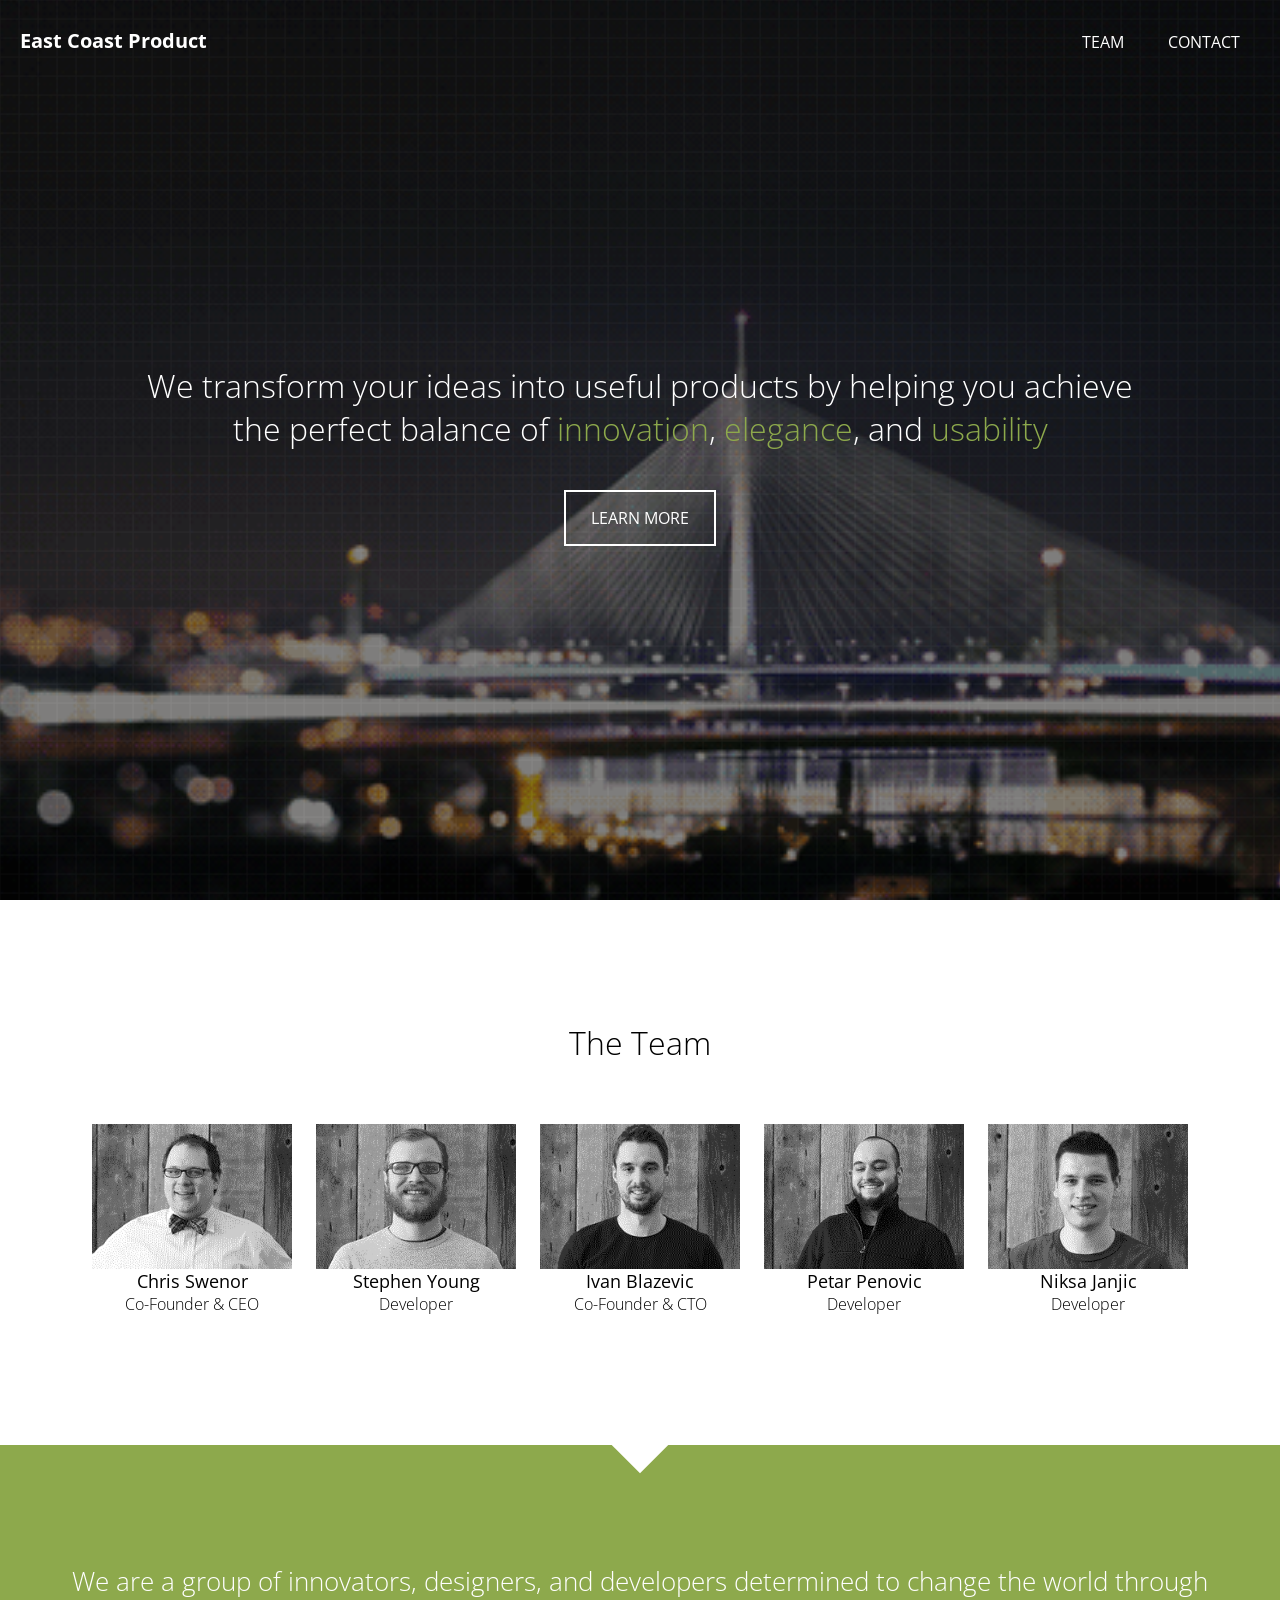
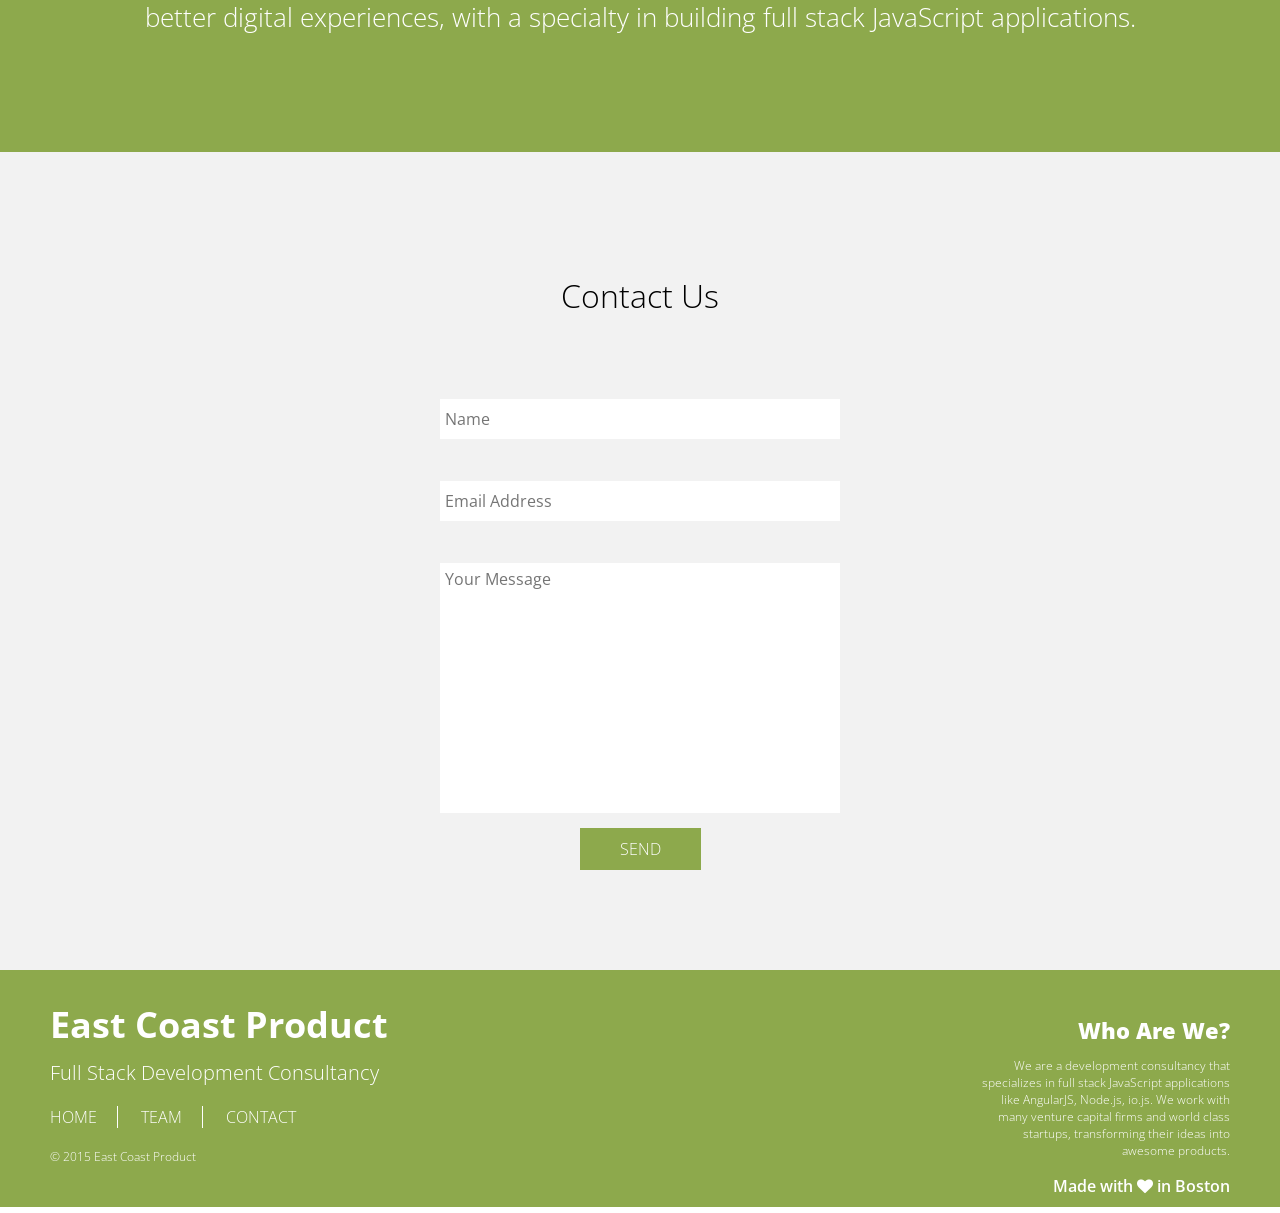
==== index.html @ 50a0f7f3 "parallax test" ====
<!DOCTYPE html>
<html lang="en">

<head>
<meta charset="utf-8">
<!--[if IE]><meta http-equiv='X-UA-Compatible' content='IE=edge,chrome=1'><![endif]-->
<meta name="viewport" content="width=device-width, initial-scale=1">
<meta name="description" content="">
<meta name="author" content="">
<link rel="shortcut icon" href="favicon.ico">

<title>East Coast Product</title>

<!-- Custom CSS -->
<link href="styles/main.css" rel="stylesheet">
<link href="styles/vendor/normalize.css" rel="stylesheet">
<link href="styles/vendor/animate.css" rel="stylesheet">
<link href='http://fonts.googleapis.com/css?family=Lato:300,400,700' rel='stylesheet' type='text/css'>
<link href='http://fonts.googleapis.com/css?family=Open+Sans+Condensed:300' rel='stylesheet' type='text/css'>
<link href="http://maxcdn.bootstrapcdn.com/font-awesome/4.2.0/css/font-awesome.min.css" rel="stylesheet">
</head>

<body id="home">
<div id="preload-wrapper">
  <i class="fa fa-spin fa-spinner"></i>
</div>
<nav class="animated fadeInDownBig clear-nav">
  <h1><a href="#home">East Coast Product</a></h1>
  <ul>
    <li><a href="#team">team</a></li>
    <li><a href="#contact">contact</a></li>
  </ul>
</nav>
<!-- <div class="cinemagraph"></div> -->
<header class="parallax">
  <div class="gradient-overlay"></div>
  <div class="header-content">
    <h1 class="wow lightSpeedIn">We transform your ideas into useful products by helping you achieve</br>
      the perfect balance of <span>innovation</span>, <span>elegance</span>, and <span>usability</span></h1>
    <a href="#team"><button class="animated flipInY">learn more</button></a>
  </div>
</header>
<section class="team-section" id="team">
  <h1 class="wow pulse">The Team</h1>
  <ul class="team-list">
    <li>
      <div class="team-member team01 wow flipInY">
        <div class="social-wrapper">
          <a href="https://www.linkedin.com/in/chrisswenor/en" target="_blank">
            <i class="fa fa-linkedin"></i>
          </a>
          <a href="http://www.twitter.com/chrisswenor" target="_blank">
            <i class="fa fa-twitter"></i>
          </a>
          <a href="https://github.com/cswenor" target="_blank">
            <i class="fa fa-github"></i>
          </a>
        </div>
      </div>
      <h2>Chris Swenor</h2>
      <p>Co-Founder &amp; CEO</p>
    </li>
    <li>
      <div class="team-member team02 wow flipInY">
        <div class="social-wrapper">
          <a href="https://www.linkedin.com/pub/stephen-young/39/b69/aa3" target="_blank">
            <i class="fa fa-linkedin"></i>
          </a>
          <a href="http://www.twitter.com/theWickedWebDev" target="_blank">
            <i class="fa fa-twitter"></i>
          </a>
          <a href="https://github.com/theWickedWebDev" target="_blank">
            <i class="fa fa-github"></i>
          </a>
        </div>
      </div>
      <h2>Stephen Young</h2>
      <p>Developer</p>
    </li>
    <li>
      <div class="team-member team03 wow flipInY">
        <div class="social-wrapper">
          <a href="https://www.linkedin.com/profile/view?id=217867314" target="_blank">
            <i class="fa fa-linkedin"></i>
          </a>
          <a href="https://twitter.com/iBlaze17" target="_blank">
            <i class="fa fa-twitter"></i>
          </a>
          <a href="https://github.com/iblazevic" target="_blank">
            <i class="fa fa-github"></i>
          </a>
        </div>
      </div>
      <h2>Ivan Blazevic</h2>
      <p>Co-Founder &amp; CTO</p>
    </li>
    <li>
      <div class="team-member team04 wow flipInY">
        <div class="social-wrapper">
          <a href="https://www.linkedin.com/in/penovicp" target="_blank">
            <i class="fa fa-linkedin"></i>
          </a>
          <a href="https://github.com/penovicp" target="_blank">
            <i class="fa fa-github"></i>
          </a>
        </div>
      </div>
      <h2>Petar Penovic</h2>
      <p>Developer</p>
    </li>
    <li>
      <div class="team-member team05 wow flipInY">
        <div class="social-wrapper">
          <a href="https://www.linkedin.com/profile/view?id=370117213" target="_blank">
            <i class="fa fa-linkedin"></i>
          </a>
          <a href="https://twitter.com/NiksaJanjic" target="_blank">
            <i class="fa fa-twitter"></i>
          </a>
          <a href="https://github.com/niksajanjic" target="_blank">
            <i class="fa fa-github"></i>
          </a>
        </div>
      </div>
      <h2>Niksa Janjic</h2>
      <p>Developer</p>
    </li>
  </ul>
</section>
<section class="simple-copy-section">
  <h1 class="wow lightSpeedIn">We are a group of innovators, designers, and developers determined to change the world through better digital experiences, with a specialty in building full stack JavaScript applications.</h1>
</section>
<section class="contact-section" id="contact">

  <h1 class="wow pulse">Contact Us</h1>
  <script type="text/javascript">var submitted=false;</script>
<iframe name="hidden_iframe" id="hidden_iframe"
style="display:none;" onload="if(submitted)
{window.location='http://eastcoastproduct.com/';}"></iframe>
<form action="https://docs.google.com/forms/d/1gj_Arg8t-pcAO-pyF4L1f1EneLoTsvEDnmbuqRcZTYs/formResponse?embedded=true" method="post"
target="hidden_iframe" onsubmit="submitted=true;" name="contactForm">
    <label class="hide-label">Name</label>
    <input class="input" type="text" name="entry.129247855"
           value="" class="ss-q-short" id="entry_129247855"
           dir="auto" aria-label="Name Name " aria-required="true"
           required="" title="" placeholder="Name">
    <label class="hide-label">Email</label>
    <input class="input" type="email" name="entry.243252563"
          value="" class="ss-q-short" id="entry_243252563" dir="auto"
          aria-label="Email Address Email Address Must be a valid email address" aria-required="true" required="" title="Must be a valid email address" placeholder="Email Address">
    <label class="hide-label">Your Message</label>
    <textarea class="input" name="entry.1137200006"
              rows="8" cols="0" class="ss-q-long" id="entry_1137200006"
              dir="auto" aria-label="Your Message Your Message " aria-required="true" required="" placeholder="Your Message"></textarea>
    <input type="hidden" name="draftResponse"
           value="[,,&quot;8368720231926109974&quot;]">
    <input type="hidden" name="pageHistory" value="0">
    <input type="hidden" name="fbzx" value="8368720231926109974">
    <button class="wow flipInY" type="submit" name="submit" value="Submit" id="ss-submit" class="jfk-button jfk-button-action ">SEND</button>
    <script type="text/javascript">
    var submitted=false;
    </script>

  </form>
</section>
<footer>
  <div>
    <h2>Who Are We?</h2>
    <p>We are a development consultancy that specializes in full stack JavaScript applications like AngularJS, Node.js, io.js. We work with many venture capital firms and world class startups, transforming their ideas into awesome products.</p>
    <p>Made with <i class="fa fa-heart"></i> in Boston</p>
  </div>
  <h1>East Coast Product</h1>
  <h2>Full Stack Development Consultancy</h2>
  <ul>
    <li><a href="#home">home</a></li>
    <li><a href="#team">team</a></li>
    <li><a href="#contact">contact</a></li>
  </ul>
  <p>&copy; 2015 East Coast Product</p>
</footer>

<style>
  .cinemagraph {
    top: 0;
  }

  footer {
    z-index: 1;
  }
</style>

<div class="cinemagraph"></div>
<!-- build:js -->
<script src="js/jquery.min.js"></script>
<script src="js/wow.min.js"></script>
<script src="js/init.js"></script>
<script src="js/scripts.js"></script>
<!-- endbuild -->
<script>
  (function(i,s,o,g,r,a,m){i['GoogleAnalyticsObject']=r;i[r]=i[r]||function(){
    (i[r].q=i[r].q||[]).push(arguments)},i[r].l=1*new Date();a=s.createElement(o),
    m=s.getElementsByTagName(o)[0];a.async=1;a.src=g;m.parentNode.insertBefore(a,m)
  })(window,document,'script','//www.google-analytics.com/analytics.js','ga');

  ga('create', 'UA-60608771-1', 'auto');
  ga('send', 'pageview');

</script>
</body>

</html>
---- styles/main.css ----
body, html {
  margin: 0;
  padding: 0;
  min-width: 100%;
  min-height: 100%; }

body {
  height: 100%; }

* {
  box-sizing: border-box;
  font-family: 'Open Sans Condensed', sans-serif; }

#preload-wrapper {
  background-color: #fff;
  position: absolute;
  top: 0;
  left: 0;
  right: 0;
  bottom: 0;
  z-index: 9999; }
  #preload-wrapper .fa-spinner {
    position: absolute;
    top: 50%;
    left: 50%;
    font-size: 40px;
    margin-left: -40px;
    margin-top: -40px; }

section {
  z-index: 1; }

nav {
  transition: background-color .4s ease;
  transition: height .4s ease;
  padding: 13px 0;
  position: fixed;
  z-index: 9000;
  background-color: rgba(255, 255, 255, 0.84);
  width: 100%;
  height: 60px;
  top: 0; }
  nav h1 {
    display: inline-block;
    float: left;
    font-size: 20px;
    margin: 4px 0 0 20px; }
    nav h1 a {
      font-family: 'Open Sans Condensed', sans-serif; }
  nav ul {
    float: right;
    list-style: none;
    margin: 8px 20px 0 0; }
  nav a {
    text-decoration: none;
    color: #000;
    padding-bottom: 17px; }
  nav li {
    cursor: pointer;
    display: inline-block;
    margin: 0 20px;
    text-transform: uppercase;
    padding-bottom: 30px; }
    nav li a:hover {
      color: #8DA94C;
      transition: border-bottom .2s ease;
      border-bottom: solid #8DA94C 5px; }
  nav .active {
    color: #8DA94C;
    transition: border-bottom .2s ease;
    border-bottom: solid #8DA94C 5px; }
  @media screen and (max-width: 500px) {
    nav {
      text-align: center;
      height: 90px; }
      nav h1 {
        display: block;
        float: none;
        margin: 0; }
      nav ul {
        float: none;
        margin: 11px auto;
        max-width: 100%;
        padding: 0; } }

nav:hover {
  transition: background-color .4s ease;
  background-color: #fff; }

.clear-nav {
  transition: background-color .4s ease;
  transition: height .4s ease;
  background-color: transparent;
  box-shadow: none;
  padding: 23px 0;
  height: 60px; }
  .clear-nav h1, .clear-nav a {
    color: #fff; }
  .clear-nav li a:hover {
    color: #8DA94C;
    border: 0; }
  @media screen and (max-width: 500px) {
    .clear-nav h1 {
      color: #B3aDad; } }

.clear-nav:hover {
  transition: background-color .4s ease;
  background-color: transparent; }

.cinemagraph {
  background-attachment: fixed;
  background-image: url('../assets/header2.jpg');
  background-size: cover;
  background-repeat: no-repeat;
  background-position: 50%;
  position: fixed;
  width: 100%;
  height: 450px;
  z-index: 0; }

header {
  padding: 50px;
  width: 100%;
  position: relative;
  height: 450px;
  z-index: 1; }
  header h1, header h2 {
    color: #fff;
    padding: 10px; }
  header h1 {
    margin: 0 0 10px;
    font-weight: 200; }
    header h1 span {
      color: #8DA94C; }
  header h2 {
    font-weight: 400;
    font-size: 20px;
    margin: 0; }
  header button {
    transition: background-color .3s ease;
    transition: color .3s ease;
    text-transform: uppercase;
    padding: 15px 25px;
    border: solid 2px #fff;
    background-color: transparent;
    color: #fff;
    min-width: 140px;
    margin: 20px 10px 0;
    outline: none; }
  header button:hover {
    transition: background-color .3s ease;
    transition: color .3s ease;
    background-color: #8DA94C;
    border-color: #8DA94C;
    color: #fff; }
    header button:hover .fa {
      color: #445E09; }
  header .header-content {
    text-align: center;
    position: relative; }
    @media screen and (max-width: 500px) {
      header .header-content h1 {
        font-size: 22px;
        margin-top: 40px; } }

.gradient-overlay {
  position: absolute;
  width: 100%;
  height: 100%;
  background-color: #000;
  top: 0;
  left: 0;
  background: url("../assets/square-tile.png");
  background-color: rgba(0, 0, 0, 0.16);
  background-size: 19px; }

.gradient-lr {
  height: 100%;
  width: 100%;
  position: absolute;
  top: 0;
  left: 0;
  /* IE9 SVG, needs conditional override of 'filter' to 'none' */
  background: url([data-uri]);
  background: -moz-linear-gradient(left, rgba(0, 0, 0, 0.51) 0%, rgba(0, 0, 0, 0.01) 77%, transparent 78%);
  /* FF3.6+ */
  background: -webkit-gradient(linear, left top, right top, color-stop(0%, rgba(0, 0, 0, 0.51)), color-stop(77%, rgba(0, 0, 0, 0.01)), color-stop(78%, transparent));
  /* Chrome,Safari4+ */
  background: -webkit-linear-gradient(left, rgba(0, 0, 0, 0.51) 0%, rgba(0, 0, 0, 0.01) 77%, transparent 78%);
  /* Chrome10+,Safari5.1+ */
  background: -o-linear-gradient(left, rgba(0, 0, 0, 0.51) 0%, rgba(0, 0, 0, 0.01) 77%, transparent 78%);
  /* Opera 11.10+ */
  background: -ms-linear-gradient(left, rgba(0, 0, 0, 0.51) 0%, rgba(0, 0, 0, 0.01) 77%, transparent 78%);
  /* IE10+ */
  background: linear-gradient(to right, rgba(0, 0, 0, 0.51) 0%, rgba(0, 0, 0, 0.01) 77%, transparent 78%);
  /* W3C */
  filter: progid:DXImageTransform.Microsoft.gradient( startColorstr='#82000000', endColorstr='#00000000',GradientType=1 );
  /* IE6-8 */ }

footer {
  width: 100%;
  background-color: #8DA94C;
  color: #fff;
  font-size: 12px;
  padding: 30px 50px;
  font-weight: 200;
  position: relative; }
  @media screen and (max-width: 600px) {
    footer {
      text-align: center; } }
  footer a {
    color: #fff;
    text-decoration: none;
    font-size: 16px; }
  footer h1 {
    font-size: 36px;
    margin-top: 0;
    margin-bottom: 10px; }
  footer h2 {
    font-size: 20px;
    font-weight: 200;
    margin: 0; }
  footer ul {
    margin: 20px 0;
    padding: 0;
    list-style: none; }
  footer li {
    border-right: solid 1px #fff;
    text-transform: uppercase;
    display: inline-block;
    padding: 0 20px; }
  footer li:first-child {
    padding-left: 0; }
  footer li:last-child {
    border: 0;
    padding-right: 0; }
  footer div {
    float: right;
    text-align: right;
    width: 250px;
    max-width: 100%;
    margin-top: 15px; }
    @media screen and (max-width: 600px) {
      footer div {
        float: none;
        text-align: center;
        margin: 0 auto; } }
    footer div h2 {
      font-size: 22px;
      font-weight: 800; }
    footer div p:first-child {
      font-size: 16px;
      font-size: 16px; }
    footer div p:last-child {
      font-weight: 600;
      font-size: 16px; }
    footer div i {
      font-size: 12px; }

.team-section {
  background-color: #fff;
  text-align: center;
  position: relative;
  padding: 100px 20px; }
  .team-section h1 {
    font-weight: 200;
    margin-bottom: 50px; }

.team-list {
  list-style: none;
  margin: 0 auto;
  padding: 0;
  max-width: 100%; }
  .team-list li {
    display: inline-block;
    margin: 10px 10px 30px; }
  .team-list .team-member {
    transition: filter 0.5s ease;
    transition: background-size 0.2s ease;
    cursor: pointer;
    position: relative;
    height: 145px;
    width: 200px;
    background-position: 50%;
    background-size: 105%;
    overflow: hidden;
    filter: grayscale(100%);
    -webkit-filter: grayscale(100%);
    filter: grayscale(100%); }
  .team-list .social-wrapper {
    transition: bottom .5s ease;
    position: absolute;
    bottom: -50px;
    left: 86px;
    width: 188px;
    margin-left: -80px; }
    .team-list .social-wrapper i {
      font-size: 22px;
      margin: 0 3px;
      color: #fff;
      background-color: #8DA94C;
      padding: 9px; }
    .team-list .social-wrapper .fa-envelope:hover {
      background-color: #445E09; }
    .team-list .social-wrapper .fa-github:hover {
      background-color: #323232; }
    .team-list .social-wrapper .fa-linkedin:hover {
      background-color: #3b5998; }
    .team-list .social-wrapper .fa-twitter:hover {
      background-color: #5ea9dd; }
  .team-list .team-member:hover {
    transition: background-size 0.2s ease;
    transition: filter 0.5s ease;
    background-size: 112%;
    filter: grayscale(1%);
    -webkit-filter: grayscale(1%);
    filter: grayscale(1%); }
    .team-list .team-member:hover .social-wrapper {
      transition: bottom .5s ease;
      bottom: 10px; }
  .team-list h2 {
    margin: 0;
    font-size: 18px;
    font-weight: 400; }
  .team-list p {
    margin: 0;
    font-size: 16px;
    font-weight: 200; }
  .team-list .team01 {
    background-image: url('../assets/team/chris.jpg'); }
  .team-list .team02 {
    background-image: url('../assets/team/steve.jpg'); }
  .team-list .team03 {
    background-image: url('../assets/team/ivan.jpg'); }
  .team-list .team04 {
    background-image: url('../assets/team/petar.jpg'); }
  .team-list .team05 {
    background-image: url('../assets/team/niksa.jpg'); }

.contact-section {
  background-color: #F2F2F2;
  text-align: center;
  position: relative;
  padding: 100px 20px; }
  .contact-section h1 {
    font-weight: 200;
    margin-bottom: 50px; }
  .contact-section form[name=contactForm] {
    margin: 0 auto;
    max-width: 100%;
    width: 400px; }
  .contact-section label {
    color: #bebebe;
    text-align: left;
    display: block;
    margin-bottom: 5px;
    position: relative; }
  .contact-section .hide-label {
    transition: top .3s ease;
    top: 40px;
    z-index: -1; }
  .contact-section .show-label {
    transition: top .3s ease;
    z-index: 1;
    top: 0; }
  .contact-section input, .contact-section textarea {
    border: 0;
    margin: 5px 0 10px;
    outline: none;
    padding: 5px;
    width: 100%; }
  .contact-section input:focus, .contact-section textarea:focus {
    border-color: rgba(0, 0, 0, 0.3); }
  .contact-section input {
    height: 40px; }
  .contact-section textarea {
    height: 250px;
    resize: none; }
  .contact-section button {
    padding: 10px 40px;
    background-color: #8DA94C;
    color: #fff;
    border: 0;
    font-weight: 200; }

.simple-copy-section {
  background-color: #8DA94C;
  color: #fff;
  text-align: center;
  padding: 100px 50px;
  position: relative; }
  .simple-copy-section h1 {
    font-weight: 200;
    font-size: 26px; }

.simple-copy-section:before {
  content: '';
  position: absolute;
  width: 40px;
  height: 40px;
  margin-left: -20px;
  margin-top: -20px;
  -ms-transform: rotate(45deg);
  /* IE 9 */
  -webkit-transform: rotate(45deg);
  /* Chrome, Safari, Opera */
  transform: rotate(45deg); }

.simple-copy-section:before {
  background-color: #fff;
  top: 0; }
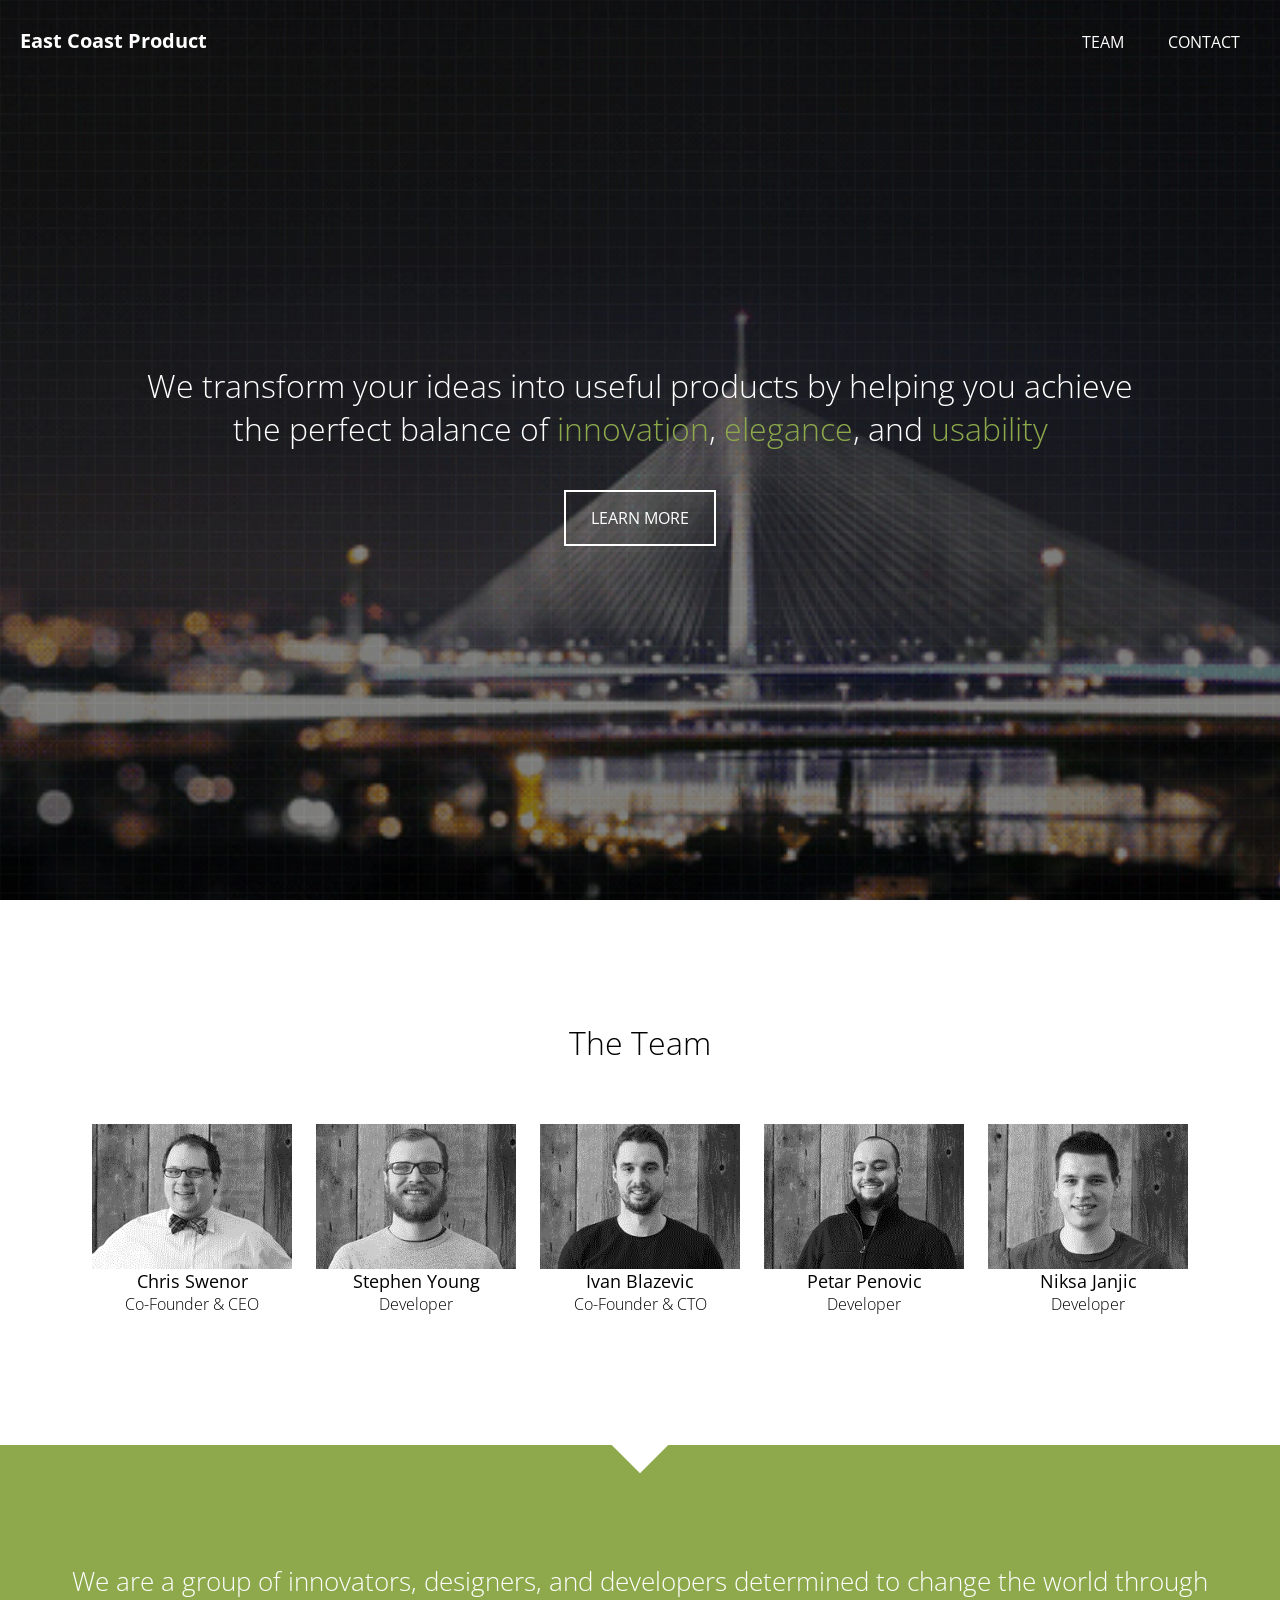
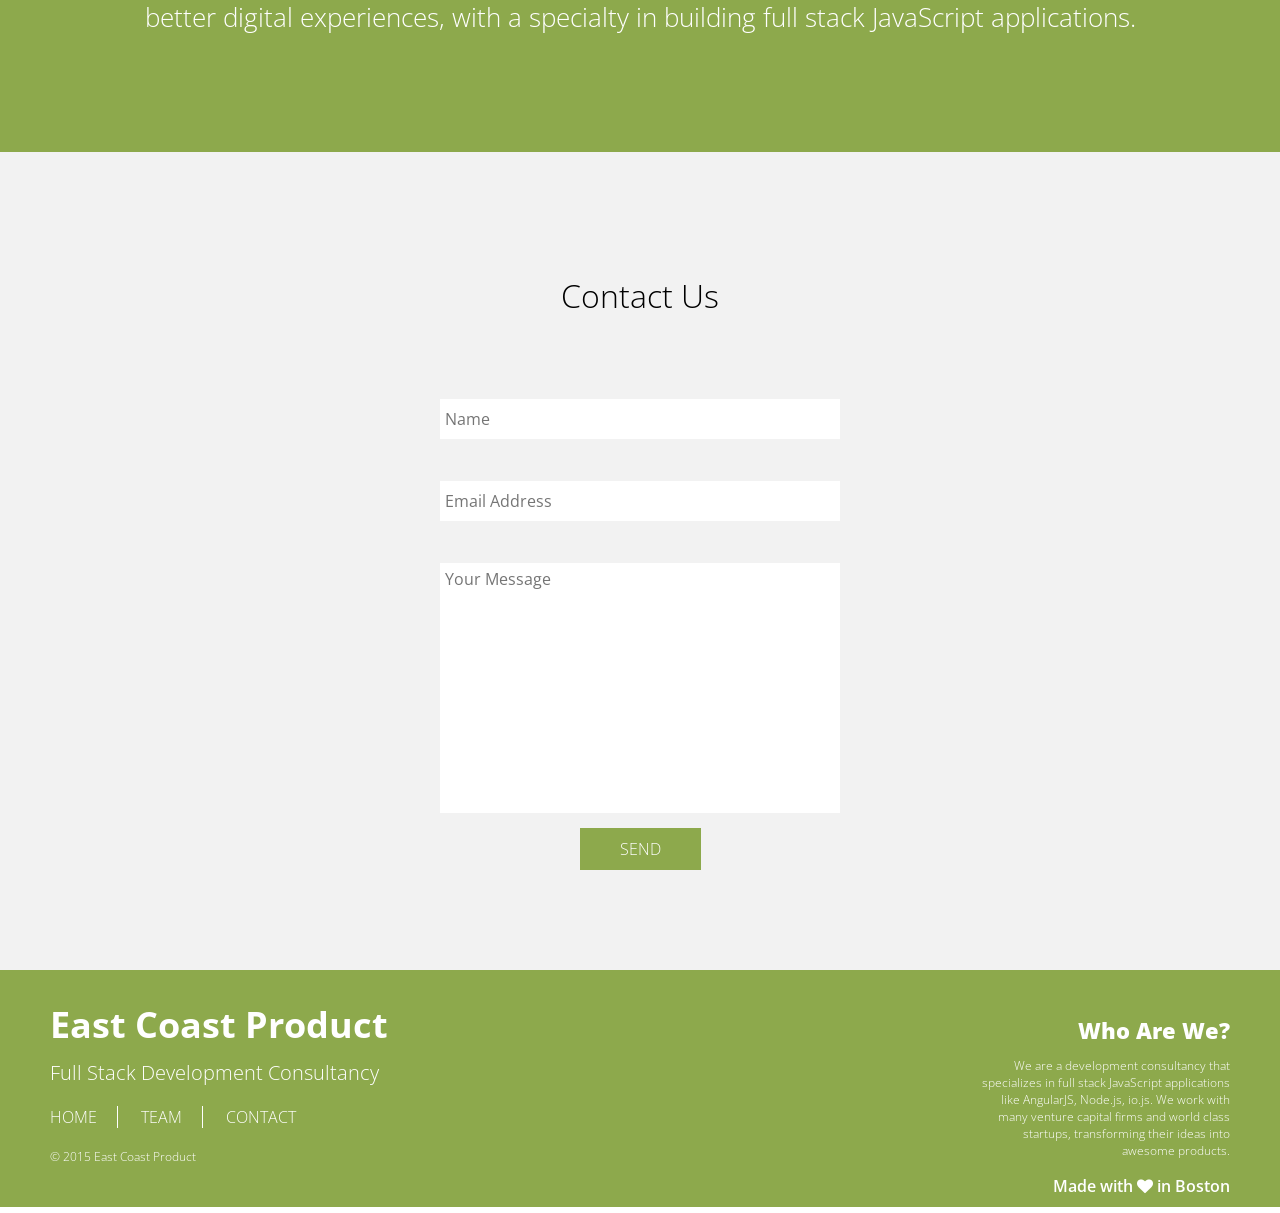
==== commit 842e5477: "par2" ====
--- a/index.html
+++ b/index.html
@@ -21,6 +21,7 @@
 </head>
 
 <body id="home">
+<div id="cinemagraph">
 <div id="preload-wrapper">
   <i class="fa fa-spin fa-spinner"></i>
 </div>
@@ -178,6 +179,7 @@
   </ul>
   <p>&copy; 2015 East Coast Product</p>
 </footer>
+</div>
 
 <style>
   .cinemagraph {
@@ -187,9 +189,18 @@
   footer {
     z-index: 1;
   }
+
+  #cinemagraph {
+    background-attachment: fixed;
+    background-image: url('assets/header2.jpg');
+    background-size: cover;
+    background-repeat: no-repeat;
+    background-position: 50%;
+    /*position: fixed;*/
+  }
 </style>
 
-<div class="cinemagraph"></div>
+<!-- <div class="cinemagraph"></div> -->
 <!-- build:js -->
 <script src="js/jquery.min.js"></script>
 <script src="js/wow.min.js"></script>
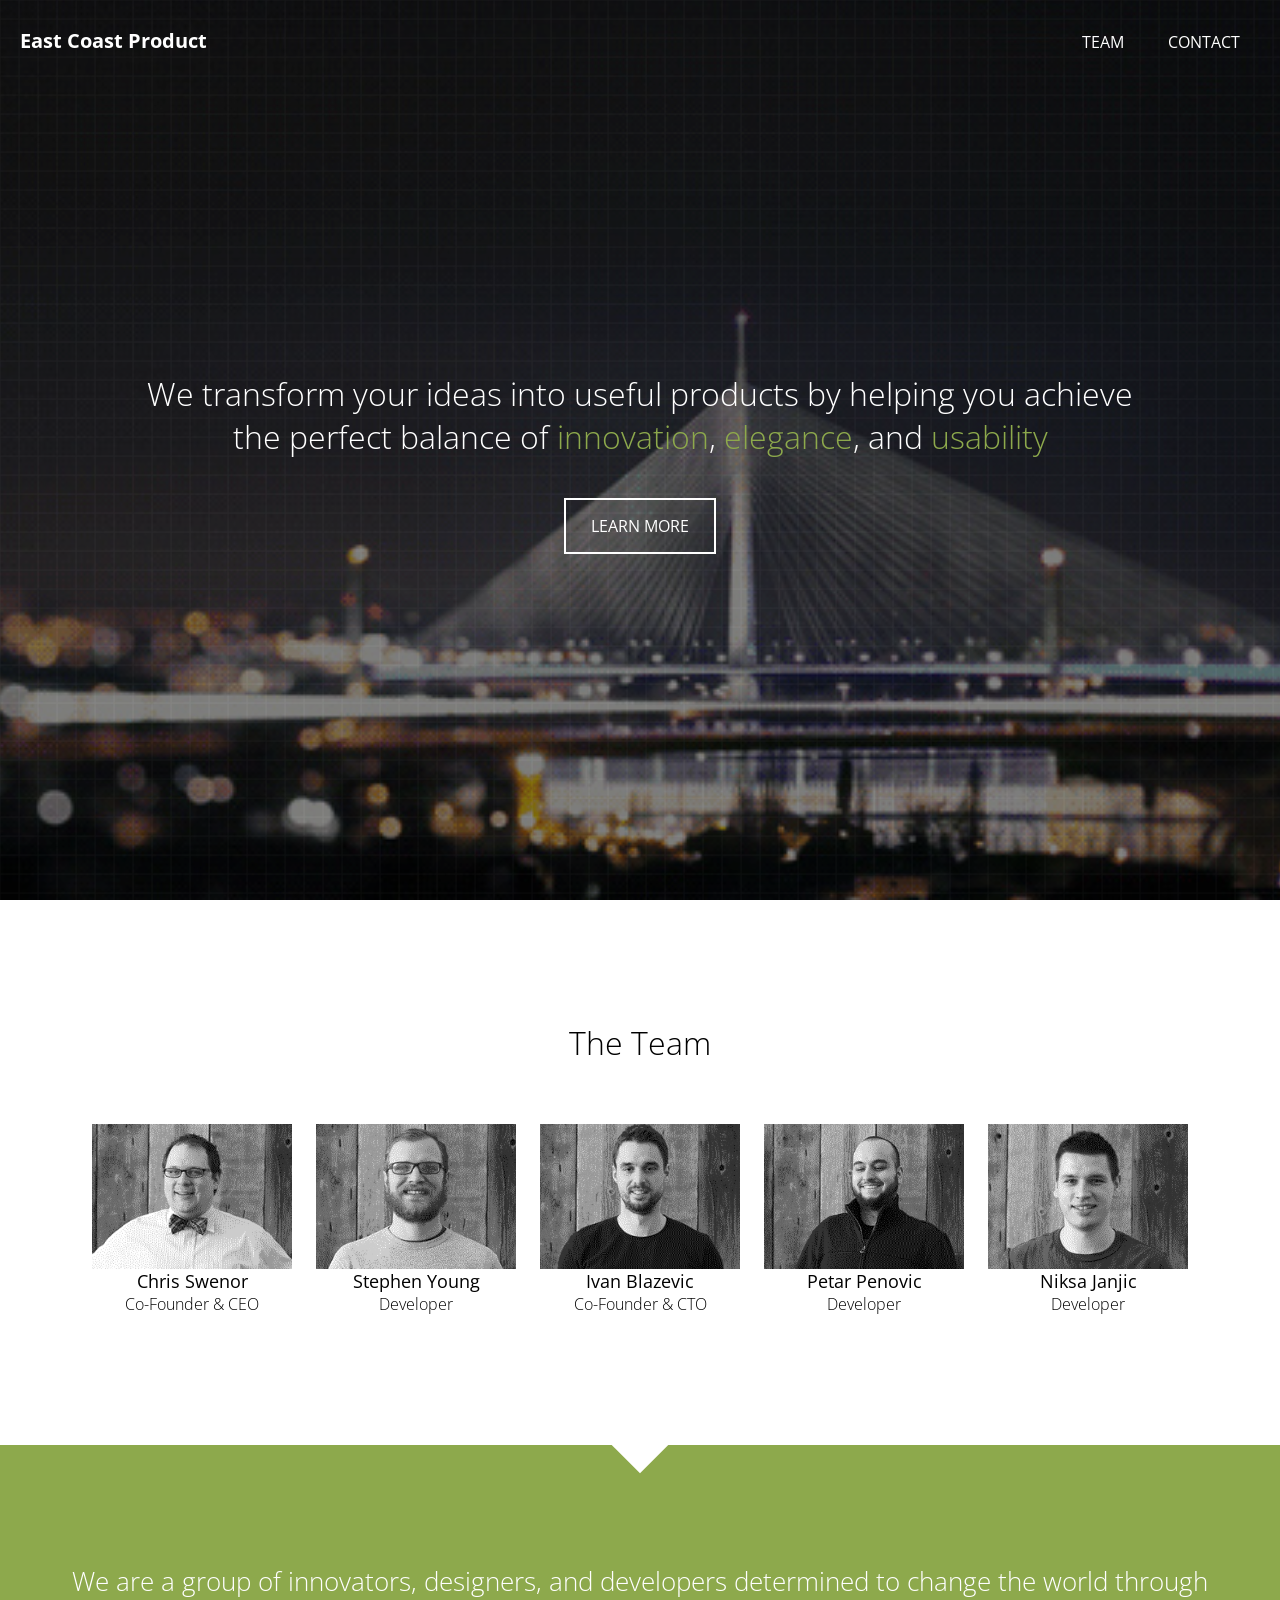
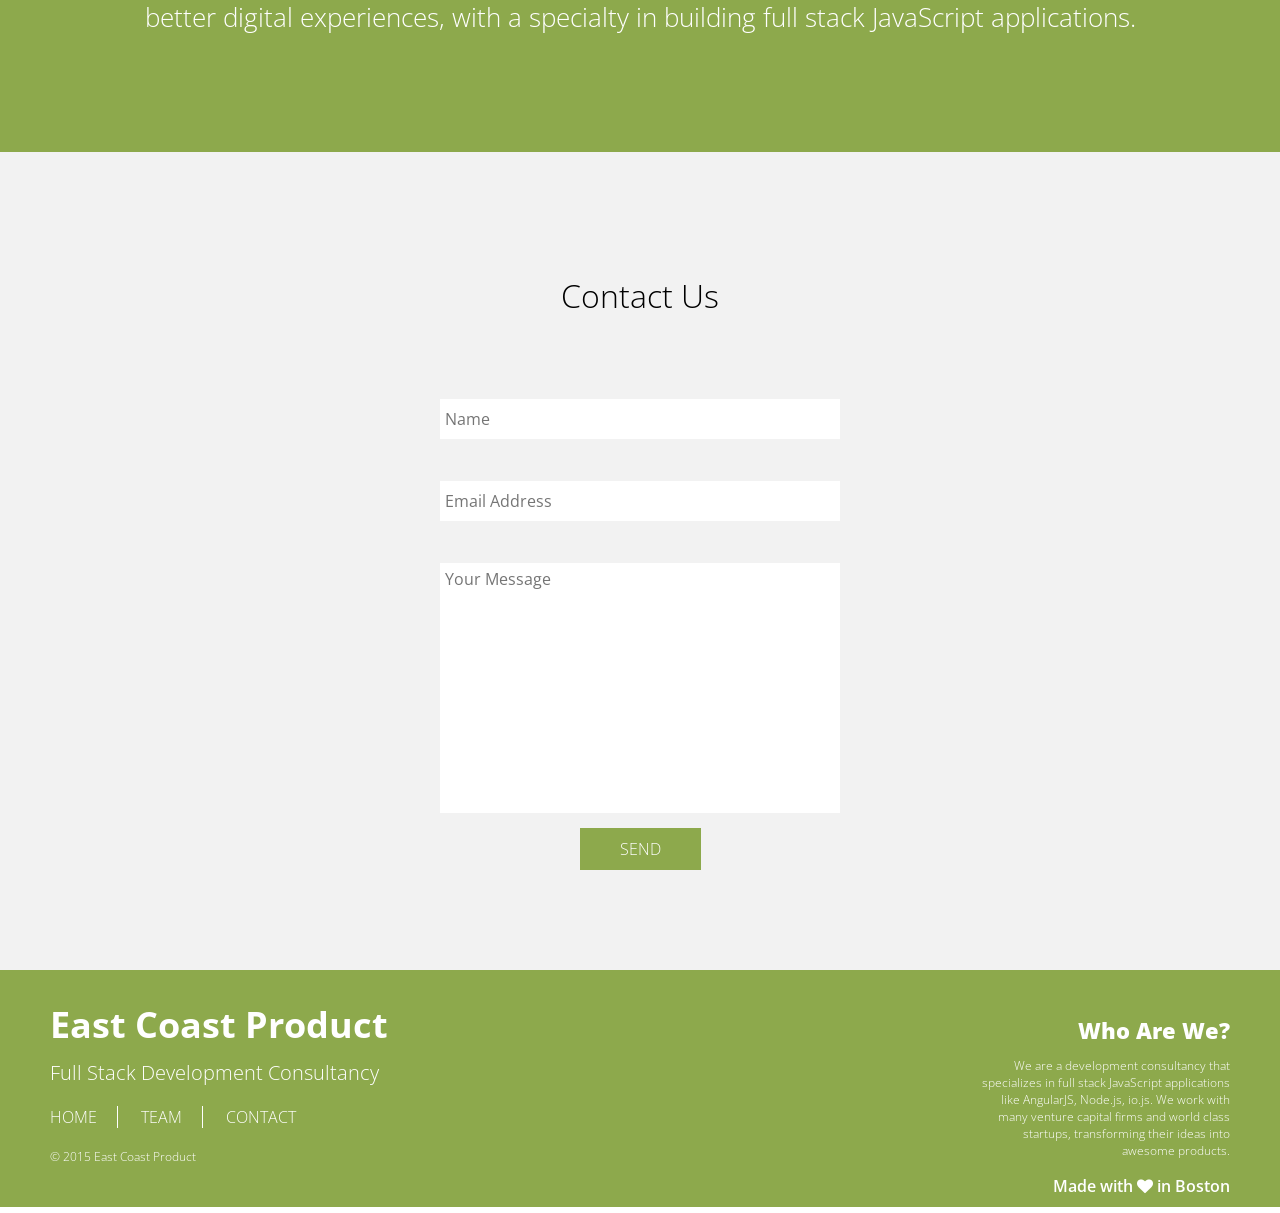
==== commit 366997f7: "pa3" ====
--- a/index.html
+++ b/index.html
@@ -191,12 +191,13 @@
   }
 
   #cinemagraph {
+    width: 100%;
     background-attachment: fixed;
     background-image: url('assets/header2.jpg');
     background-size: cover;
     background-repeat: no-repeat;
     background-position: 50%;
-    /*position: fixed;*/
+    position: relative;
   }
 </style>
 
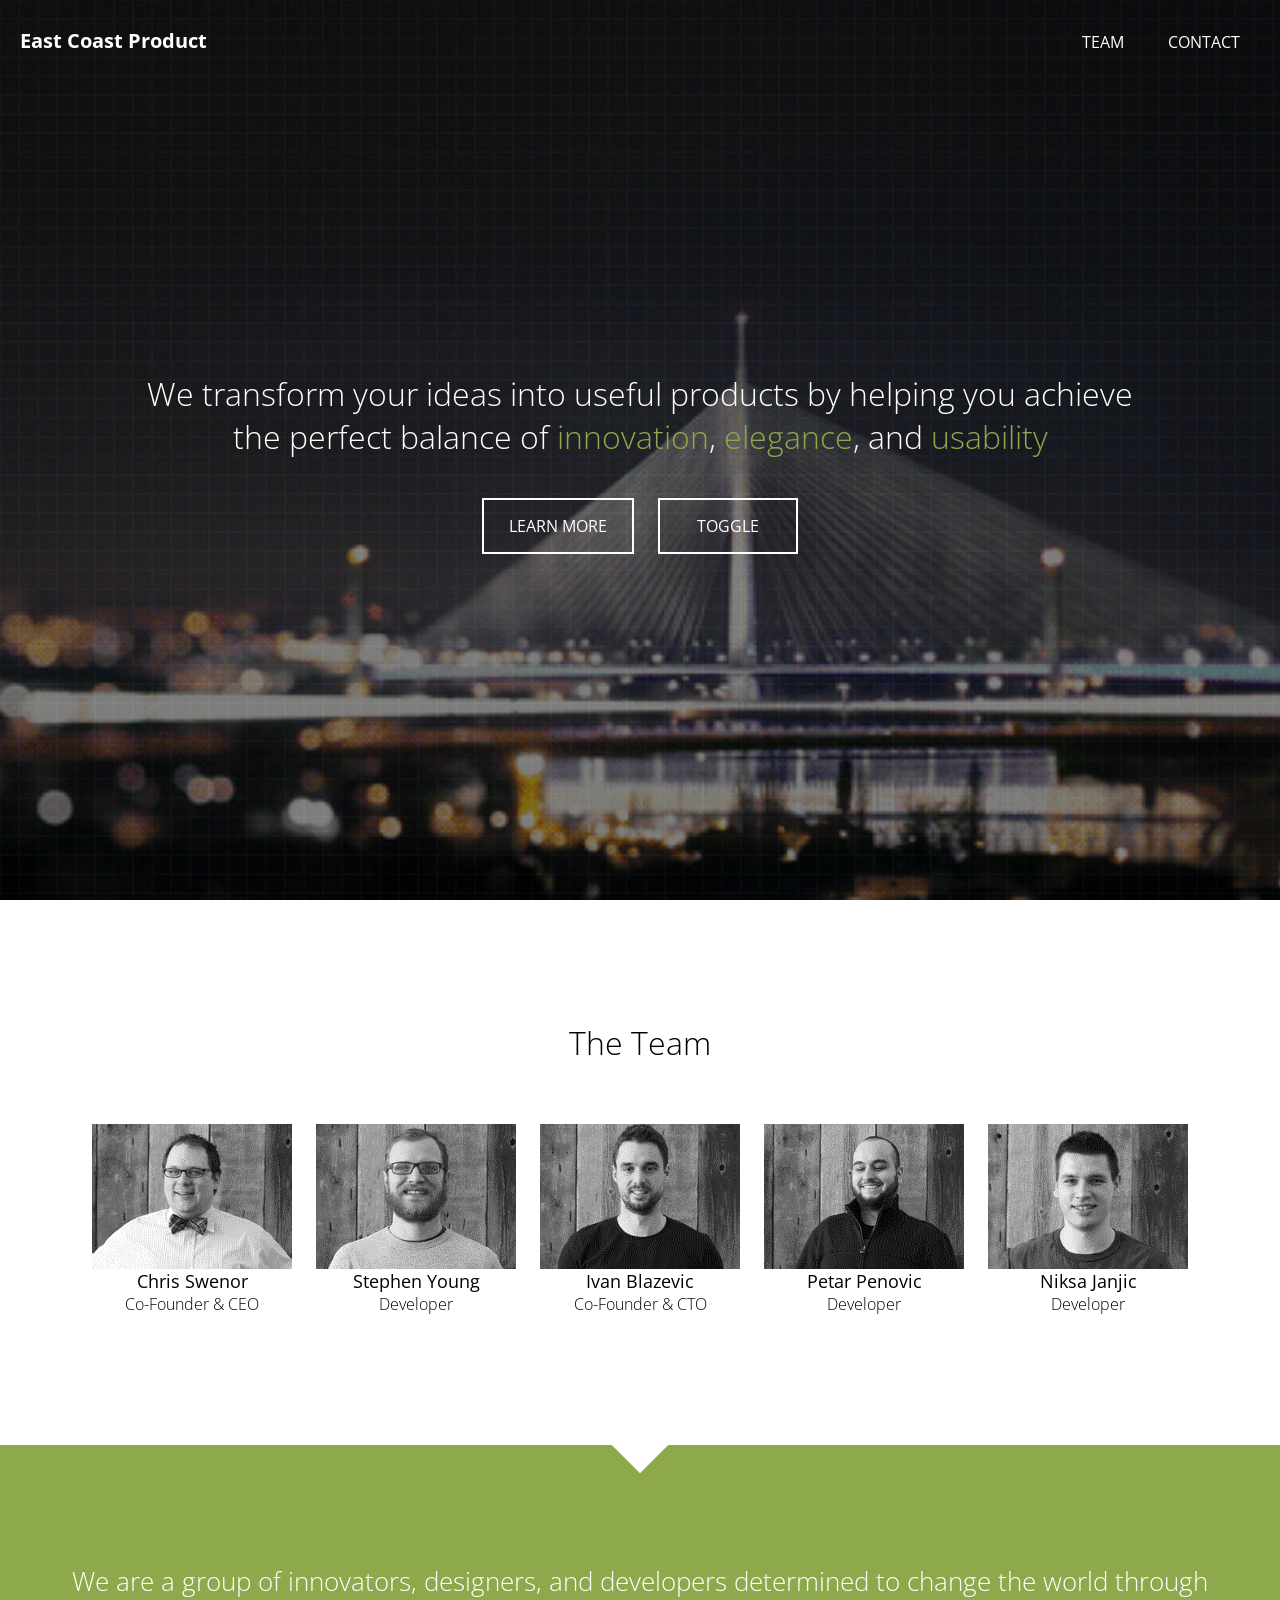
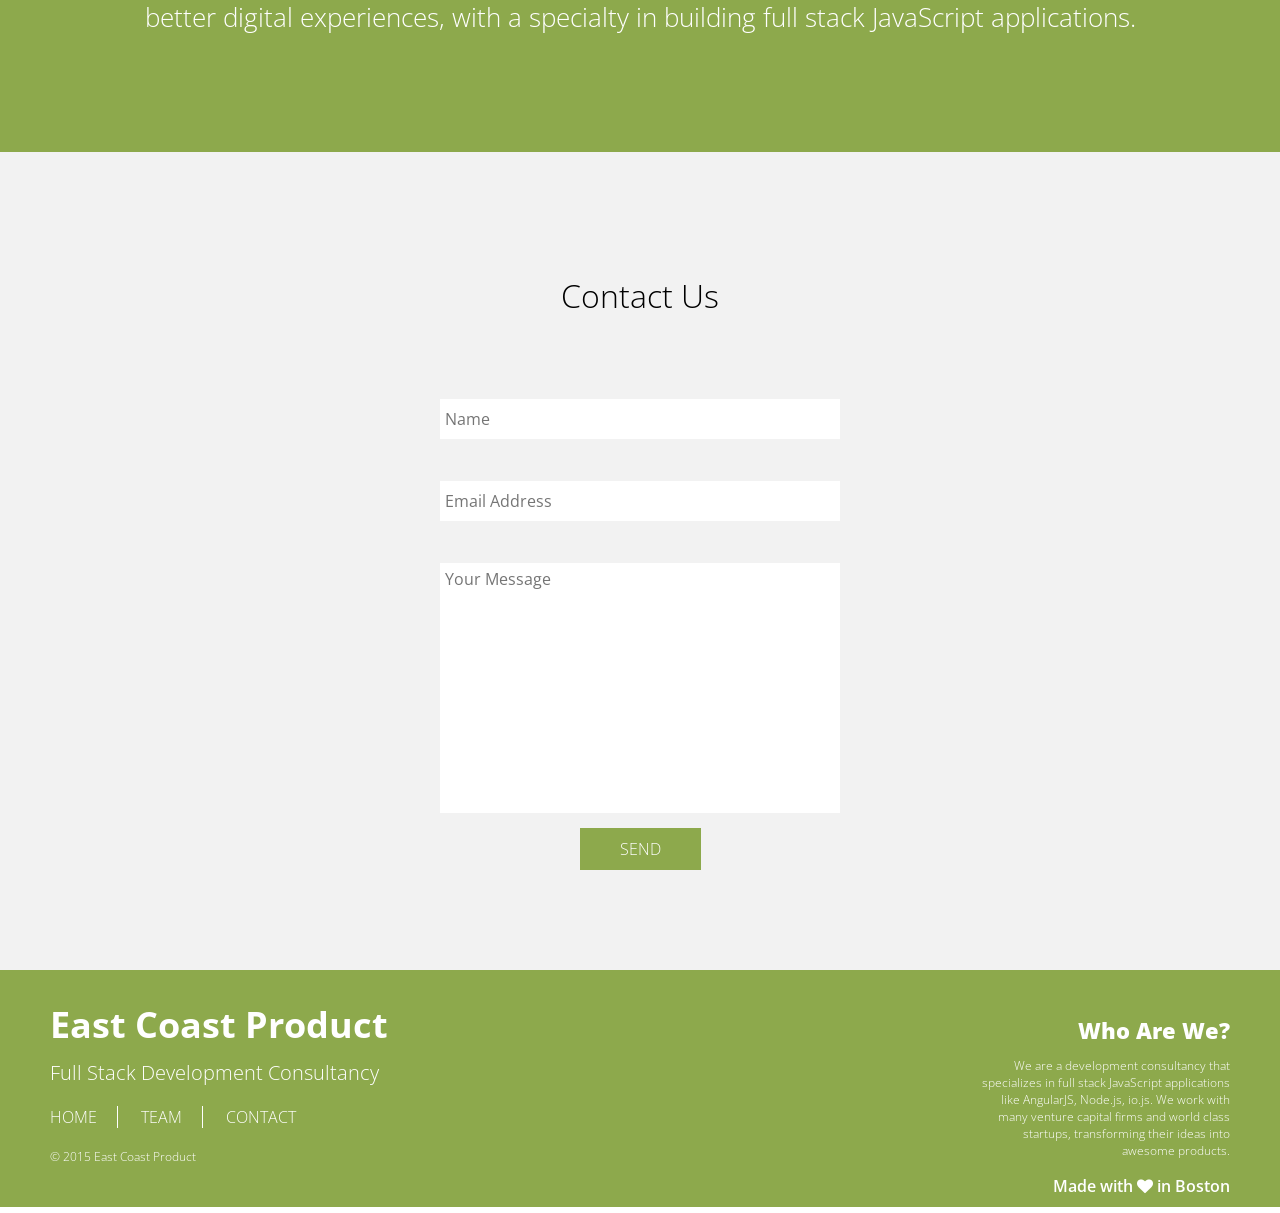
==== commit 5895762d: "p264" ====
--- a/index.html
+++ b/index.html
@@ -39,6 +39,7 @@
     <h1 class="wow lightSpeedIn">We transform your ideas into useful products by helping you achieve</br>
       the perfect balance of <span>innovation</span>, <span>elegance</span>, and <span>usability</span></h1>
     <a href="#team"><button class="animated flipInY">learn more</button></a>
+    <button class="toggle-back-fixed">toggle</button>
   </div>
 </header>
 <section class="team-section" id="team">
@@ -186,22 +187,32 @@
     top: 0;
   }
 
+  .attach {
+    background-attachment: fixed;
+  }
+
   footer {
     z-index: 1;
   }
 
   #cinemagraph {
-    width: 100%;
+    /*width: 100%;
     background-attachment: fixed;
     background-image: url('assets/header2.jpg');
     background-size: cover;
     background-repeat: no-repeat;
     background-position: 50%;
-    position: relative;
+    position: relative;*/
+
+    /*position: absolute;*/
+    /*position: relative;*/
+    /*top: 0;
+    z-index: 1;*/
   }
 </style>
 
-<!-- <div class="cinemagraph"></div> -->
+
+<div class="cinemagraph"></div>
 <!-- build:js -->
 <script src="js/jquery.min.js"></script>
 <script src="js/wow.min.js"></script>
@@ -218,6 +229,14 @@
   ga('send', 'pageview');
 
 </script>
+
+<script>
+$(window).load(function(){
+  $('.toggle-back-fixed').click(function(){
+    $('.cinemagraph').toggleClass('attach');
+  });
+});
+</script>
 </body>
 
 </html>
--- a/styles/main.css
+++ b/styles/main.css
@@ -108,7 +108,7 @@
   background-color: transparent; }
 
 .cinemagraph {
-  background-attachment: fixed;
+  /*background-attachment: fixed;*/
   background-image: url('../assets/header2.jpg');
   background-size: cover;
   background-repeat: no-repeat;
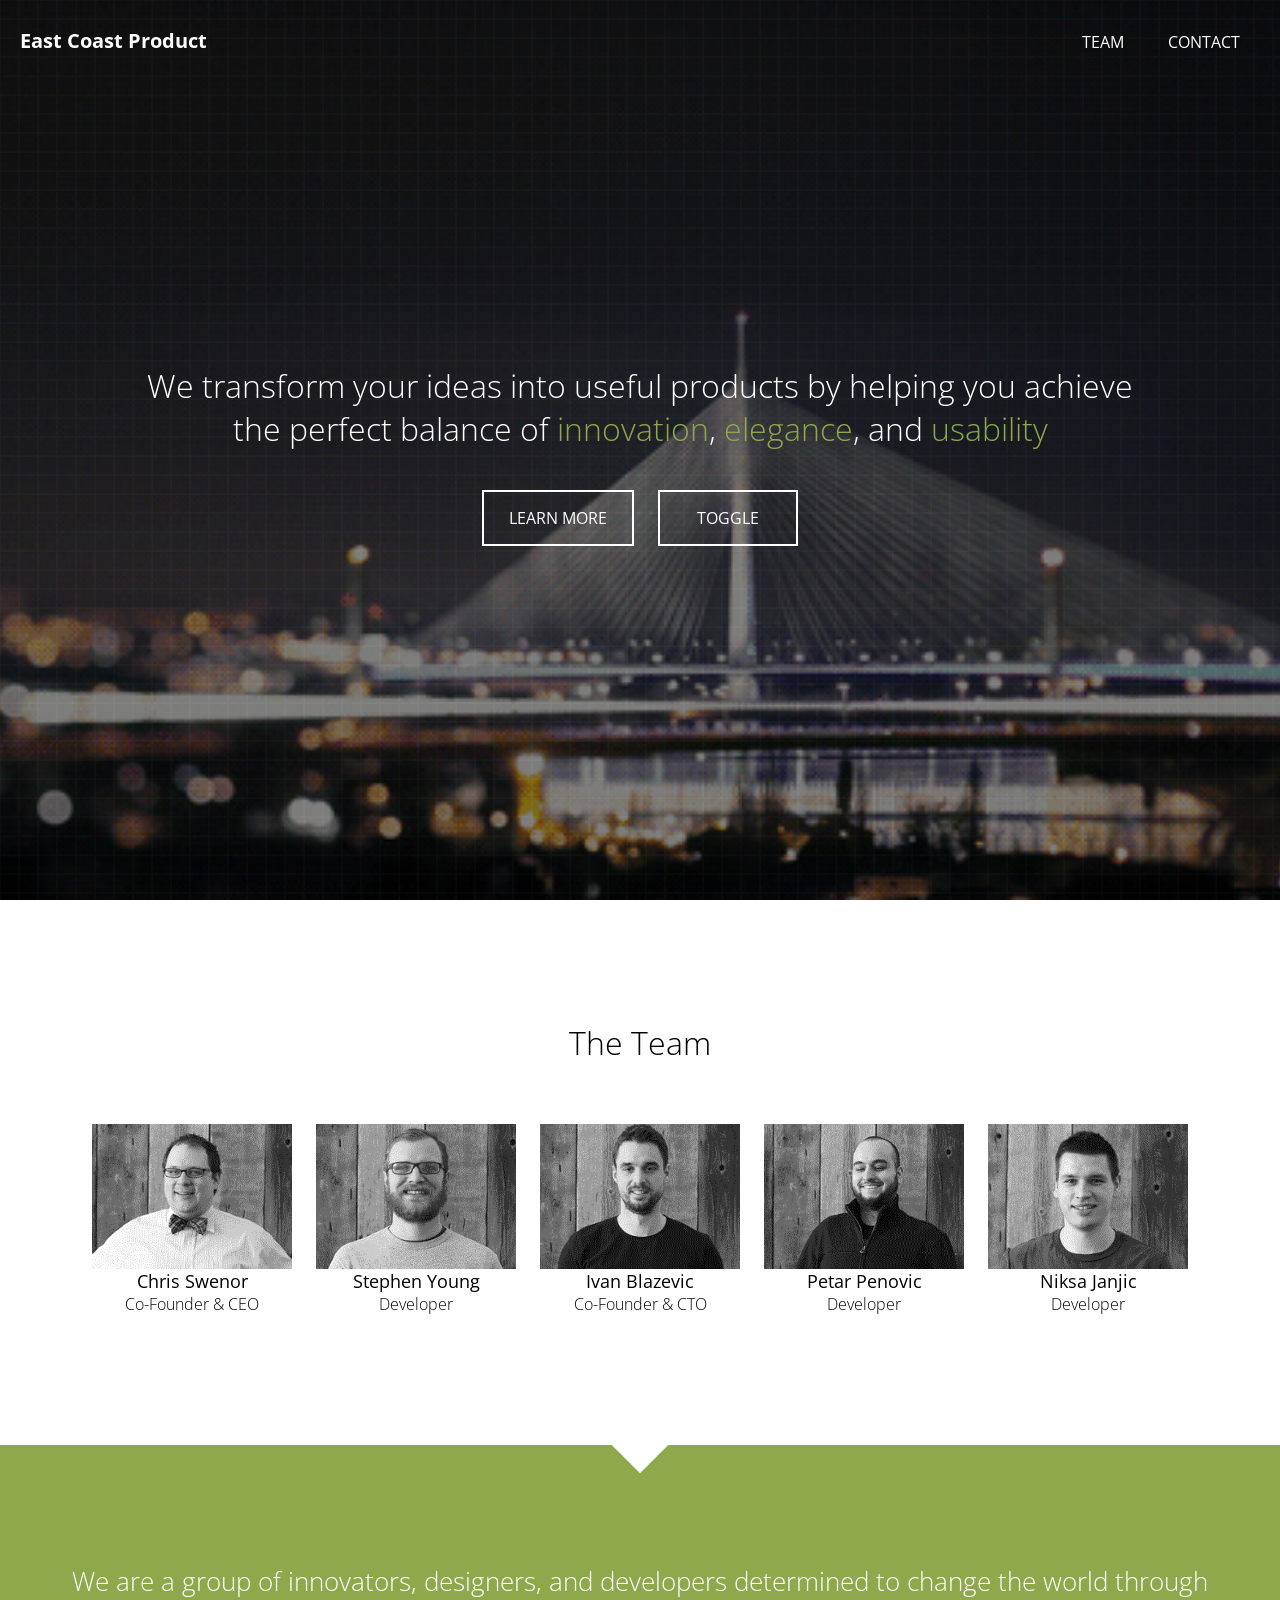
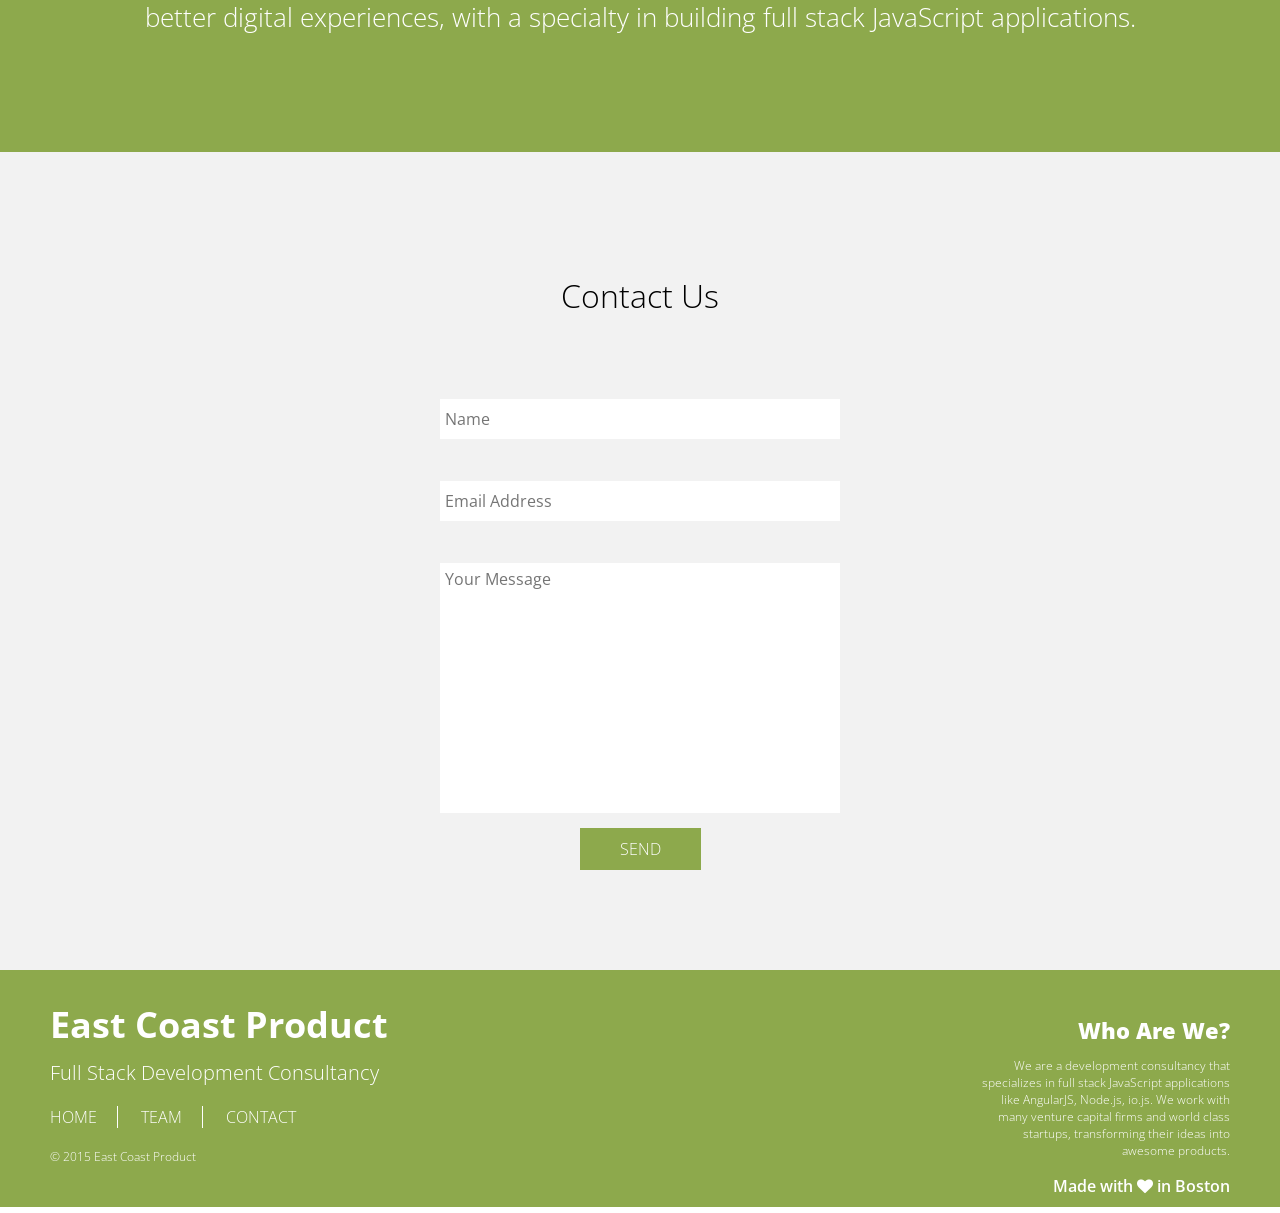
==== commit 8cb14270: "a1" ====
--- a/index.html
+++ b/index.html
@@ -204,10 +204,10 @@
     background-position: 50%;
     position: relative;*/
 
-    /*position: absolute;*/
+    position: absolute;
     /*position: relative;*/
-    /*top: 0;
-    z-index: 1;*/
+    top: 0;
+    z-index: 1;
   }
 </style>
 
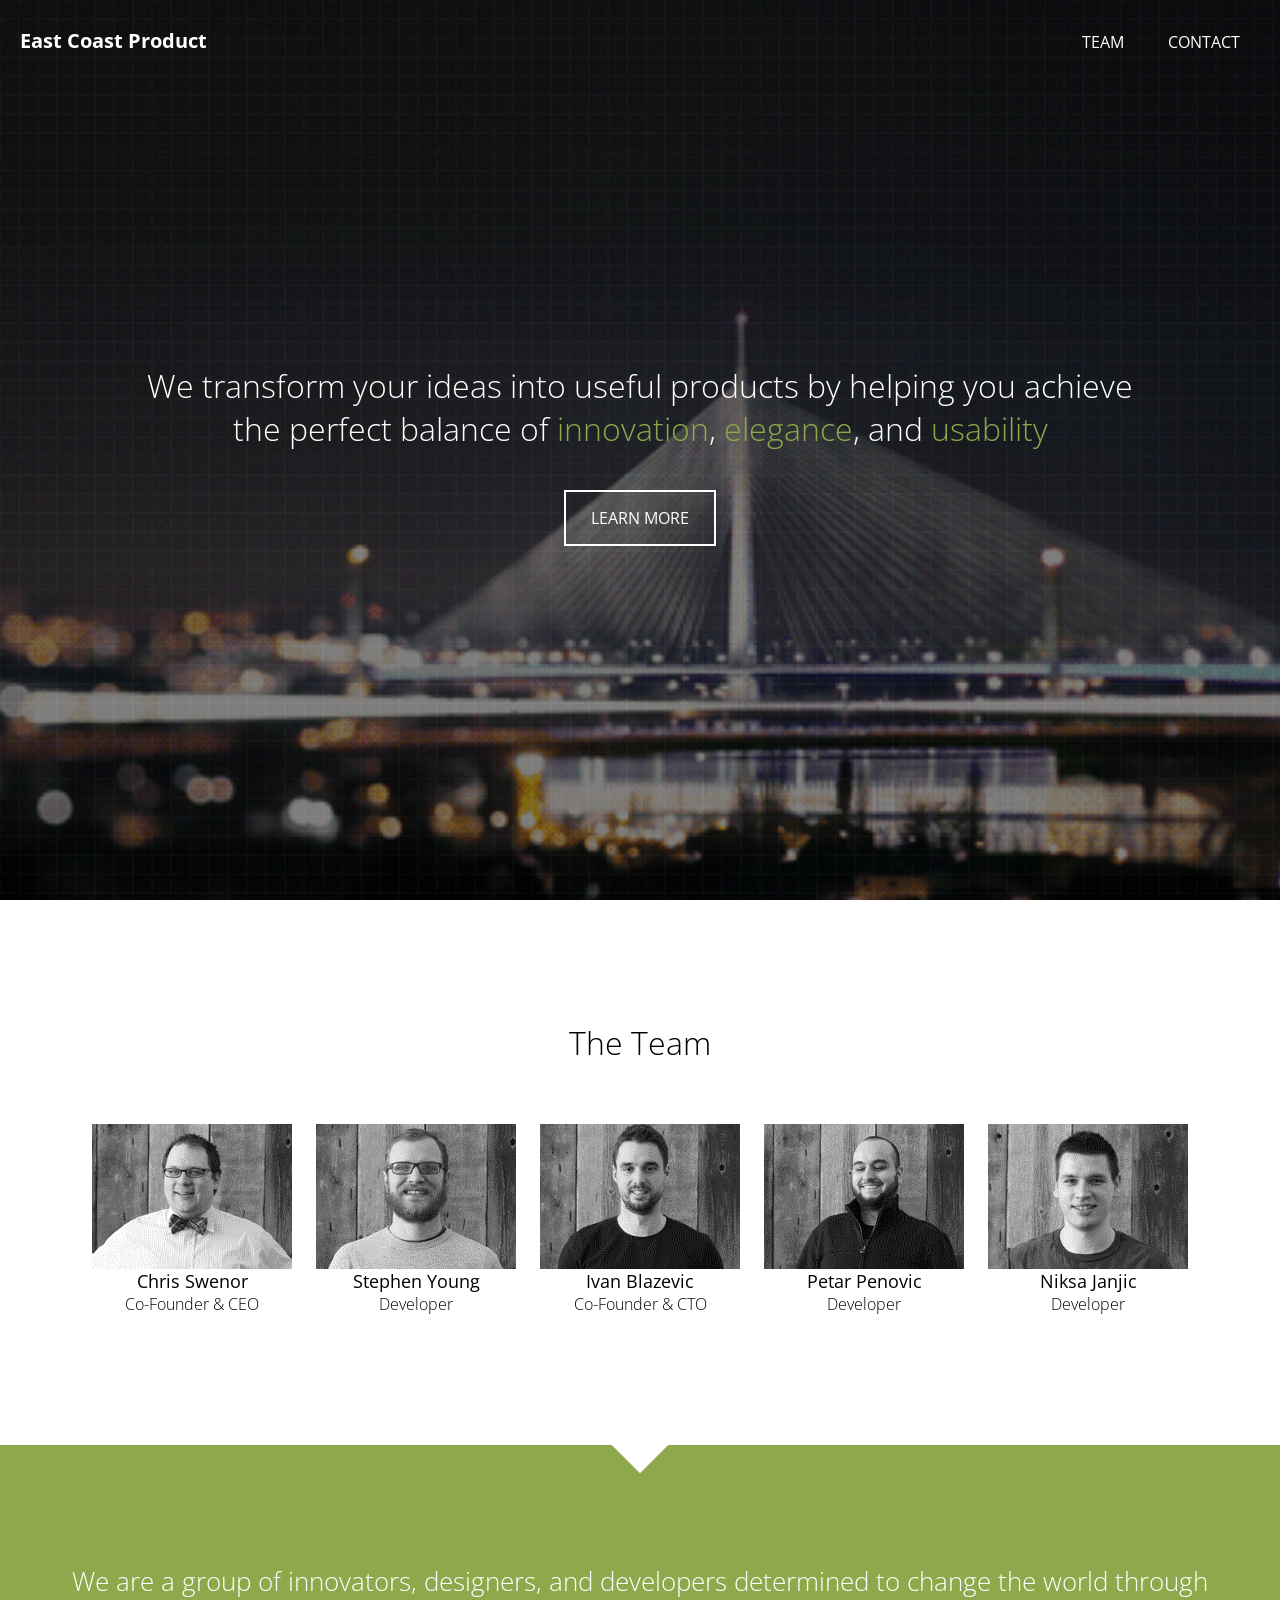
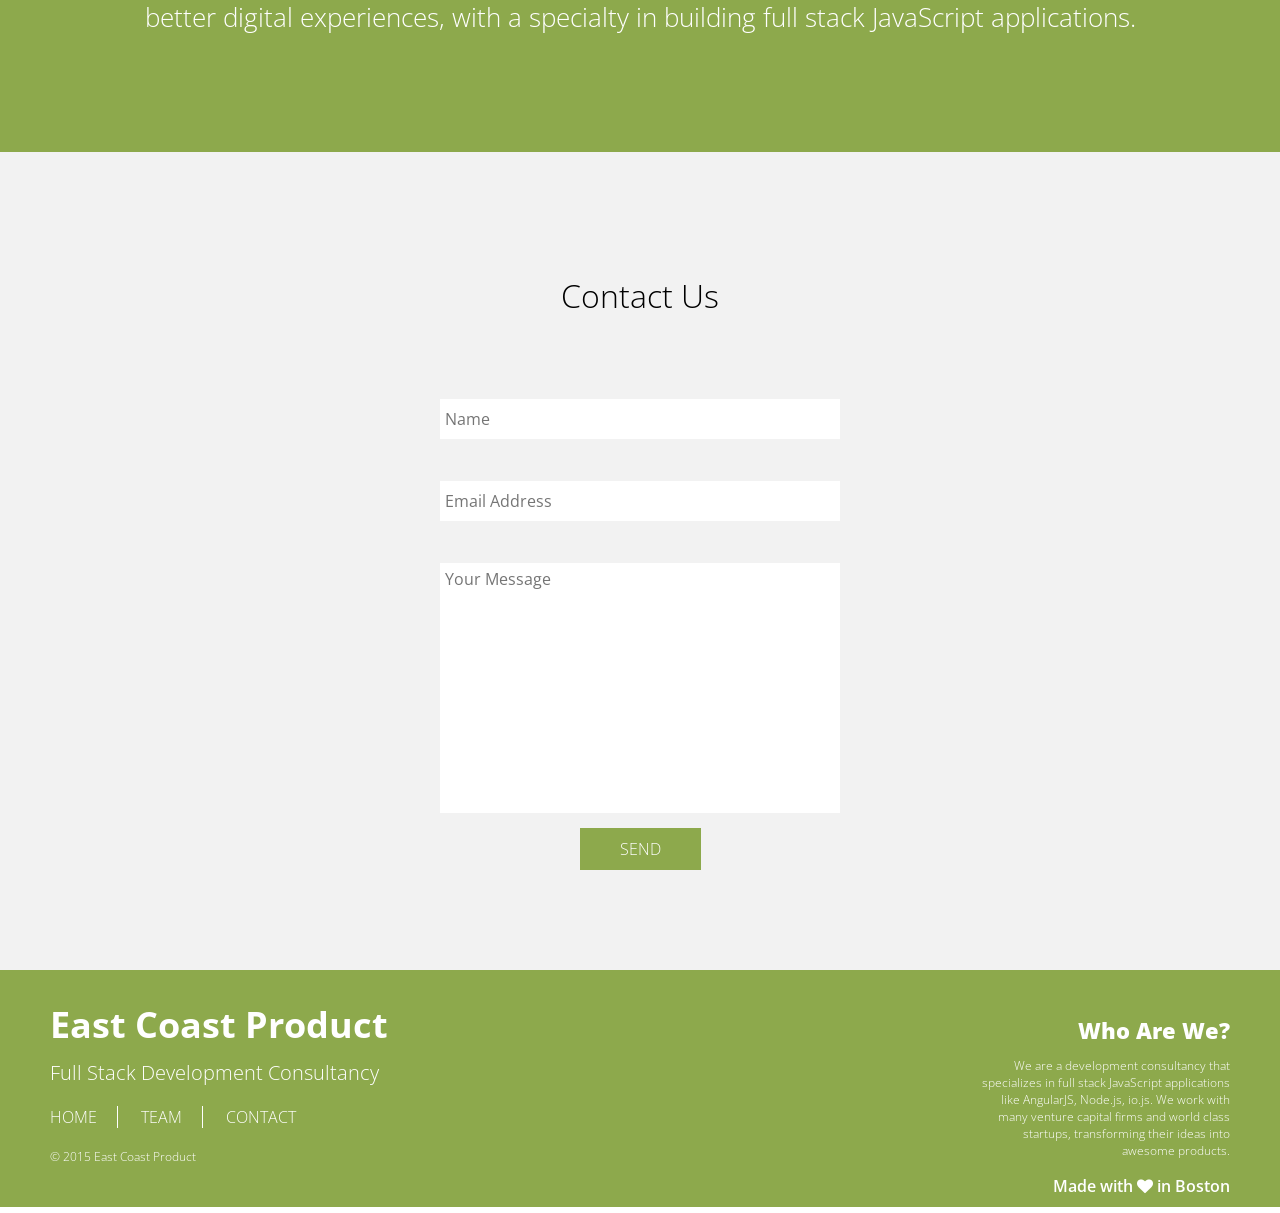
==== commit 6f703daa: "q1" ====
--- a/index.html
+++ b/index.html
@@ -11,208 +11,187 @@
 
 <title>East Coast Product</title>
 
-<!-- Custom CSS -->
-<link href="styles/main.css" rel="stylesheet">
+<!-- build:css -->
 <link href="styles/vendor/normalize.css" rel="stylesheet">
 <link href="styles/vendor/animate.css" rel="stylesheet">
+<link href="styles/main.css" rel="stylesheet">
+<!-- endbuild -->
 <link href='http://fonts.googleapis.com/css?family=Lato:300,400,700' rel='stylesheet' type='text/css'>
 <link href='http://fonts.googleapis.com/css?family=Open+Sans+Condensed:300' rel='stylesheet' type='text/css'>
 <link href="http://maxcdn.bootstrapcdn.com/font-awesome/4.2.0/css/font-awesome.min.css" rel="stylesheet">
 </head>
 
 <body id="home">
-<div id="cinemagraph">
-<div id="preload-wrapper">
-  <i class="fa fa-spin fa-spinner"></i>
+<div class="cinemagraph"></div>
+<div id="container">
+  <div id="preload-wrapper">
+    <i class="fa fa-spin fa-spinner"></i>
+  </div>
+  <nav class="animated fadeInDownBig clear-nav">
+    <h1><a href="#home">East Coast Product</a></h1>
+    <ul>
+      <li><a href="#team">team</a></li>
+      <li><a href="#contact">contact</a></li>
+    </ul>
+  </nav>
+  <!-- <div class="cinemagraph"></div> -->
+  <header class="parallax">
+    <div class="gradient-overlay"></div>
+    <div class="header-content">
+      <h1 class="wow lightSpeedIn">We transform your ideas into useful products by helping you achieve</br>
+        the perfect balance of <span>innovation</span>, <span>elegance</span>, and <span>usability</span></h1>
+      <a href="#team"><button class="animated flipInY">learn more</button></a>
+    </div>
+  </header>
+  <section class="team-section" id="team">
+    <h1 class="wow pulse">The Team</h1>
+    <ul class="team-list">
+      <li>
+        <div class="team-member team01 wow flipInY">
+          <div class="social-wrapper">
+            <a href="https://www.linkedin.com/in/chrisswenor/en" target="_blank">
+              <i class="fa fa-linkedin"></i>
+            </a>
+            <a href="http://www.twitter.com/chrisswenor" target="_blank">
+              <i class="fa fa-twitter"></i>
+            </a>
+            <a href="https://github.com/cswenor" target="_blank">
+              <i class="fa fa-github"></i>
+            </a>
+          </div>
+        </div>
+        <h2>Chris Swenor</h2>
+        <p>Co-Founder &amp; CEO</p>
+      </li>
+      <li>
+        <div class="team-member team02 wow flipInY">
+          <div class="social-wrapper">
+            <a href="https://www.linkedin.com/pub/stephen-young/39/b69/aa3" target="_blank">
+              <i class="fa fa-linkedin"></i>
+            </a>
+            <a href="http://www.twitter.com/theWickedWebDev" target="_blank">
+              <i class="fa fa-twitter"></i>
+            </a>
+            <a href="https://github.com/theWickedWebDev" target="_blank">
+              <i class="fa fa-github"></i>
+            </a>
+          </div>
+        </div>
+        <h2>Stephen Young</h2>
+        <p>Developer</p>
+      </li>
+      <li>
+        <div class="team-member team03 wow flipInY">
+          <div class="social-wrapper">
+            <a href="https://www.linkedin.com/profile/view?id=217867314" target="_blank">
+              <i class="fa fa-linkedin"></i>
+            </a>
+            <a href="https://twitter.com/iBlaze17" target="_blank">
+              <i class="fa fa-twitter"></i>
+            </a>
+            <a href="https://github.com/iblazevic" target="_blank">
+              <i class="fa fa-github"></i>
+            </a>
+          </div>
+        </div>
+        <h2>Ivan Blazevic</h2>
+        <p>Co-Founder &amp; CTO</p>
+      </li>
+      <li>
+        <div class="team-member team04 wow flipInY">
+          <div class="social-wrapper">
+            <a href="https://www.linkedin.com/in/penovicp" target="_blank">
+              <i class="fa fa-linkedin"></i>
+            </a>
+            <a href="https://github.com/penovicp" target="_blank">
+              <i class="fa fa-github"></i>
+            </a>
+          </div>
+        </div>
+        <h2>Petar Penovic</h2>
+        <p>Developer</p>
+      </li>
+      <li>
+        <div class="team-member team05 wow flipInY">
+          <div class="social-wrapper">
+            <a href="https://www.linkedin.com/profile/view?id=370117213" target="_blank">
+              <i class="fa fa-linkedin"></i>
+            </a>
+            <a href="https://twitter.com/NiksaJanjic" target="_blank">
+              <i class="fa fa-twitter"></i>
+            </a>
+            <a href="https://github.com/niksajanjic" target="_blank">
+              <i class="fa fa-github"></i>
+            </a>
+          </div>
+        </div>
+        <h2>Niksa Janjic</h2>
+        <p>Developer</p>
+      </li>
+    </ul>
+  </section>
+  <section class="simple-copy-section">
+    <h1 class="wow lightSpeedIn">We are a group of innovators, designers, and developers determined to change the world through better digital experiences, with a specialty in building full stack JavaScript applications.</h1>
+  </section>
+  <section class="contact-section" id="contact">
+
+    <h1 class="wow pulse">Contact Us</h1>
+    <script type="text/javascript">var submitted=false;</script>
+  <iframe name="hidden_iframe" id="hidden_iframe"
+  style="display:none;" onload="if(submitted)
+  {window.location='http://eastcoastproduct.com/';}"></iframe>
+  <form action="https://docs.google.com/forms/d/1gj_Arg8t-pcAO-pyF4L1f1EneLoTsvEDnmbuqRcZTYs/formResponse?embedded=true" method="post"
+  target="hidden_iframe" onsubmit="submitted=true;" name="contactForm">
+      <label class="hide-label">Name</label>
+      <input class="input" type="text" name="entry.129247855"
+             value="" class="ss-q-short" id="entry_129247855"
+             dir="auto" aria-label="Name Name " aria-required="true"
+             required="" title="" placeholder="Name">
+      <label class="hide-label">Email</label>
+      <input class="input" type="email" name="entry.243252563"
+            value="" class="ss-q-short" id="entry_243252563" dir="auto"
+            aria-label="Email Address Email Address Must be a valid email address" aria-required="true" required="" title="Must be a valid email address" placeholder="Email Address">
+      <label class="hide-label">Your Message</label>
+      <textarea class="input" name="entry.1137200006"
+                rows="8" cols="0" class="ss-q-long" id="entry_1137200006"
+                dir="auto" aria-label="Your Message Your Message " aria-required="true" required="" placeholder="Your Message"></textarea>
+      <input type="hidden" name="draftResponse"
+             value="[,,&quot;8368720231926109974&quot;]">
+      <input type="hidden" name="pageHistory" value="0">
+      <input type="hidden" name="fbzx" value="8368720231926109974">
+      <button class="wow flipInY" type="submit" name="submit" value="Submit" id="ss-submit" class="jfk-button jfk-button-action ">SEND</button>
+      <script type="text/javascript">
+      var submitted=false;
+      </script>
+
+    </form>
+  </section>
+  <footer>
+    <div>
+      <h2>Who Are We?</h2>
+      <p>We are a development consultancy that specializes in full stack JavaScript applications like AngularJS, Node.js, io.js. We work with many venture capital firms and world class startups, transforming their ideas into awesome products.</p>
+      <p>Made with <i class="fa fa-heart"></i> in Boston</p>
+    </div>
+    <h1>East Coast Product</h1>
+    <h2>Full Stack Development Consultancy</h2>
+    <ul>
+      <li><a href="#home">home</a></li>
+      <li><a href="#team">team</a></li>
+      <li><a href="#contact">contact</a></li>
+    </ul>
+    <p>&copy; 2015 East Coast Product</p>
+  </footer>
 </div>
-<nav class="animated fadeInDownBig clear-nav">
-  <h1><a href="#home">East Coast Product</a></h1>
-  <ul>
-    <li><a href="#team">team</a></li>
-    <li><a href="#contact">contact</a></li>
-  </ul>
-</nav>
-<!-- <div class="cinemagraph"></div> -->
-<header class="parallax">
-  <div class="gradient-overlay"></div>
-  <div class="header-content">
-    <h1 class="wow lightSpeedIn">We transform your ideas into useful products by helping you achieve</br>
-      the perfect balance of <span>innovation</span>, <span>elegance</span>, and <span>usability</span></h1>
-    <a href="#team"><button class="animated flipInY">learn more</button></a>
-    <button class="toggle-back-fixed">toggle</button>
-  </div>
-</header>
-<section class="team-section" id="team">
-  <h1 class="wow pulse">The Team</h1>
-  <ul class="team-list">
-    <li>
-      <div class="team-member team01 wow flipInY">
-        <div class="social-wrapper">
-          <a href="https://www.linkedin.com/in/chrisswenor/en" target="_blank">
-            <i class="fa fa-linkedin"></i>
-          </a>
-          <a href="http://www.twitter.com/chrisswenor" target="_blank">
-            <i class="fa fa-twitter"></i>
-          </a>
-          <a href="https://github.com/cswenor" target="_blank">
-            <i class="fa fa-github"></i>
-          </a>
-        </div>
-      </div>
-      <h2>Chris Swenor</h2>
-      <p>Co-Founder &amp; CEO</p>
-    </li>
-    <li>
-      <div class="team-member team02 wow flipInY">
-        <div class="social-wrapper">
-          <a href="https://www.linkedin.com/pub/stephen-young/39/b69/aa3" target="_blank">
-            <i class="fa fa-linkedin"></i>
-          </a>
-          <a href="http://www.twitter.com/theWickedWebDev" target="_blank">
-            <i class="fa fa-twitter"></i>
-          </a>
-          <a href="https://github.com/theWickedWebDev" target="_blank">
-            <i class="fa fa-github"></i>
-          </a>
-        </div>
-      </div>
-      <h2>Stephen Young</h2>
-      <p>Developer</p>
-    </li>
-    <li>
-      <div class="team-member team03 wow flipInY">
-        <div class="social-wrapper">
-          <a href="https://www.linkedin.com/profile/view?id=217867314" target="_blank">
-            <i class="fa fa-linkedin"></i>
-          </a>
-          <a href="https://twitter.com/iBlaze17" target="_blank">
-            <i class="fa fa-twitter"></i>
-          </a>
-          <a href="https://github.com/iblazevic" target="_blank">
-            <i class="fa fa-github"></i>
-          </a>
-        </div>
-      </div>
-      <h2>Ivan Blazevic</h2>
-      <p>Co-Founder &amp; CTO</p>
-    </li>
-    <li>
-      <div class="team-member team04 wow flipInY">
-        <div class="social-wrapper">
-          <a href="https://www.linkedin.com/in/penovicp" target="_blank">
-            <i class="fa fa-linkedin"></i>
-          </a>
-          <a href="https://github.com/penovicp" target="_blank">
-            <i class="fa fa-github"></i>
-          </a>
-        </div>
-      </div>
-      <h2>Petar Penovic</h2>
-      <p>Developer</p>
-    </li>
-    <li>
-      <div class="team-member team05 wow flipInY">
-        <div class="social-wrapper">
-          <a href="https://www.linkedin.com/profile/view?id=370117213" target="_blank">
-            <i class="fa fa-linkedin"></i>
-          </a>
-          <a href="https://twitter.com/NiksaJanjic" target="_blank">
-            <i class="fa fa-twitter"></i>
-          </a>
-          <a href="https://github.com/niksajanjic" target="_blank">
-            <i class="fa fa-github"></i>
-          </a>
-        </div>
-      </div>
-      <h2>Niksa Janjic</h2>
-      <p>Developer</p>
-    </li>
-  </ul>
-</section>
-<section class="simple-copy-section">
-  <h1 class="wow lightSpeedIn">We are a group of innovators, designers, and developers determined to change the world through better digital experiences, with a specialty in building full stack JavaScript applications.</h1>
-</section>
-<section class="contact-section" id="contact">
-
-  <h1 class="wow pulse">Contact Us</h1>
-  <script type="text/javascript">var submitted=false;</script>
-<iframe name="hidden_iframe" id="hidden_iframe"
-style="display:none;" onload="if(submitted)
-{window.location='http://eastcoastproduct.com/';}"></iframe>
-<form action="https://docs.google.com/forms/d/1gj_Arg8t-pcAO-pyF4L1f1EneLoTsvEDnmbuqRcZTYs/formResponse?embedded=true" method="post"
-target="hidden_iframe" onsubmit="submitted=true;" name="contactForm">
-    <label class="hide-label">Name</label>
-    <input class="input" type="text" name="entry.129247855"
-           value="" class="ss-q-short" id="entry_129247855"
-           dir="auto" aria-label="Name Name " aria-required="true"
-           required="" title="" placeholder="Name">
-    <label class="hide-label">Email</label>
-    <input class="input" type="email" name="entry.243252563"
-          value="" class="ss-q-short" id="entry_243252563" dir="auto"
-          aria-label="Email Address Email Address Must be a valid email address" aria-required="true" required="" title="Must be a valid email address" placeholder="Email Address">
-    <label class="hide-label">Your Message</label>
-    <textarea class="input" name="entry.1137200006"
-              rows="8" cols="0" class="ss-q-long" id="entry_1137200006"
-              dir="auto" aria-label="Your Message Your Message " aria-required="true" required="" placeholder="Your Message"></textarea>
-    <input type="hidden" name="draftResponse"
-           value="[,,&quot;8368720231926109974&quot;]">
-    <input type="hidden" name="pageHistory" value="0">
-    <input type="hidden" name="fbzx" value="8368720231926109974">
-    <button class="wow flipInY" type="submit" name="submit" value="Submit" id="ss-submit" class="jfk-button jfk-button-action ">SEND</button>
-    <script type="text/javascript">
-    var submitted=false;
-    </script>
-
-  </form>
-</section>
-<footer>
-  <div>
-    <h2>Who Are We?</h2>
-    <p>We are a development consultancy that specializes in full stack JavaScript applications like AngularJS, Node.js, io.js. We work with many venture capital firms and world class startups, transforming their ideas into awesome products.</p>
-    <p>Made with <i class="fa fa-heart"></i> in Boston</p>
-  </div>
-  <h1>East Coast Product</h1>
-  <h2>Full Stack Development Consultancy</h2>
-  <ul>
-    <li><a href="#home">home</a></li>
-    <li><a href="#team">team</a></li>
-    <li><a href="#contact">contact</a></li>
-  </ul>
-  <p>&copy; 2015 East Coast Product</p>
-</footer>
-</div>
 
 <style>
-  .cinemagraph {
-    top: 0;
-  }
-
-  .attach {
-    background-attachment: fixed;
-  }
-
-  footer {
-    z-index: 1;
-  }
-
-  #cinemagraph {
-    /*width: 100%;
-    background-attachment: fixed;
-    background-image: url('assets/header2.jpg');
-    background-size: cover;
-    background-repeat: no-repeat;
-    background-position: 50%;
-    position: relative;*/
-
+  #container {
+    width: 100%;
     position: absolute;
-    /*position: relative;*/
-    top: 0;
-    z-index: 1;
+    /*top: 0;*/
+    /*z-index: 1;*/
   }
 </style>
 
-
-<div class="cinemagraph"></div>
 <!-- build:js -->
 <script src="js/jquery.min.js"></script>
 <script src="js/wow.min.js"></script>
@@ -229,14 +208,6 @@
   ga('send', 'pageview');
 
 </script>
-
-<script>
-$(window).load(function(){
-  $('.toggle-back-fixed').click(function(){
-    $('.cinemagraph').toggleClass('attach');
-  });
-});
-</script>
 </body>
 
 </html>
--- a/styles/main.css
+++ b/styles/main.css
@@ -24,11 +24,11 @@
     top: 50%;
     left: 50%;
     font-size: 40px;
-    margin-left: -40px;
-    margin-top: -40px; }
-
-section {
-  z-index: 1; }
+    margin-left: -20px;
+    margin-top: -20px; }
+
+/*section {
+  z-index: 1; }*/
 
 nav {
   transition: background-color .4s ease;
@@ -122,8 +122,7 @@
   padding: 50px;
   width: 100%;
   position: relative;
-  height: 450px;
-  z-index: 1; }
+  height: 450px; }
   header h1, header h2 {
     color: #fff;
     padding: 10px; }
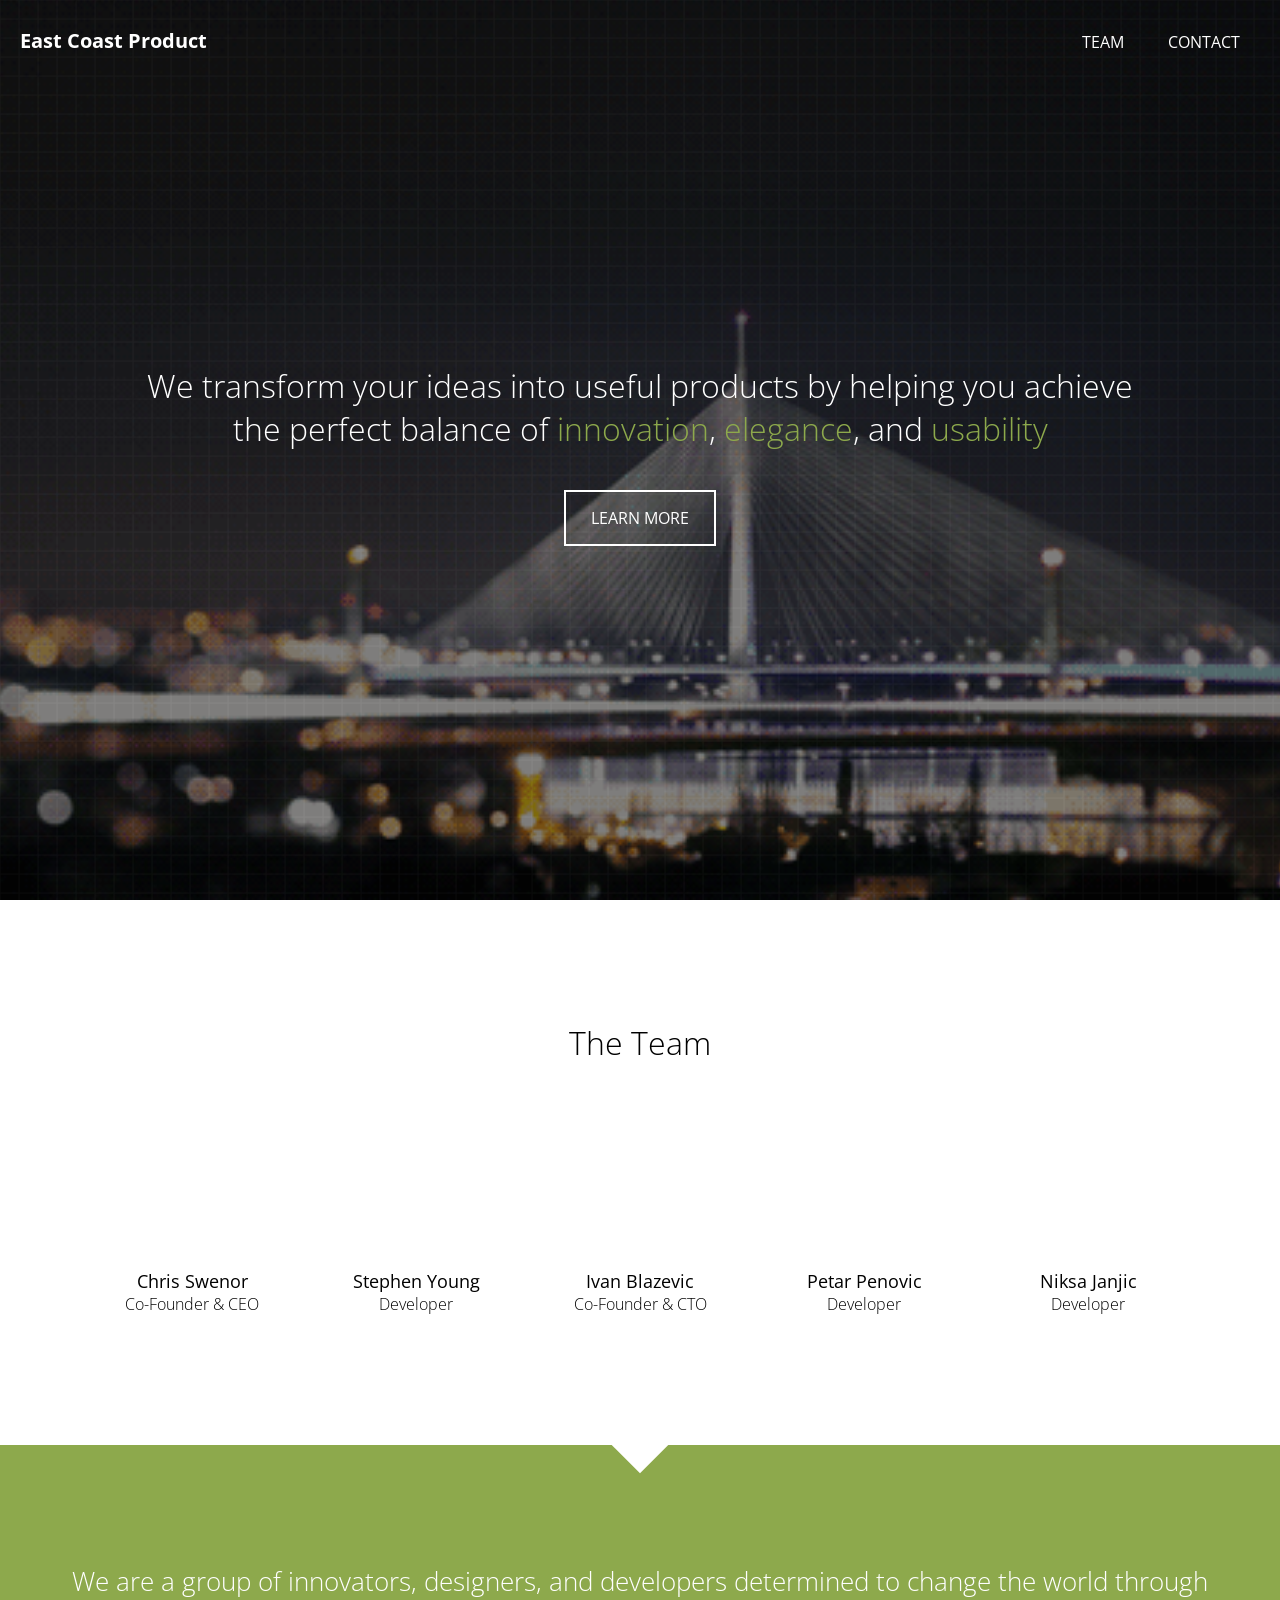
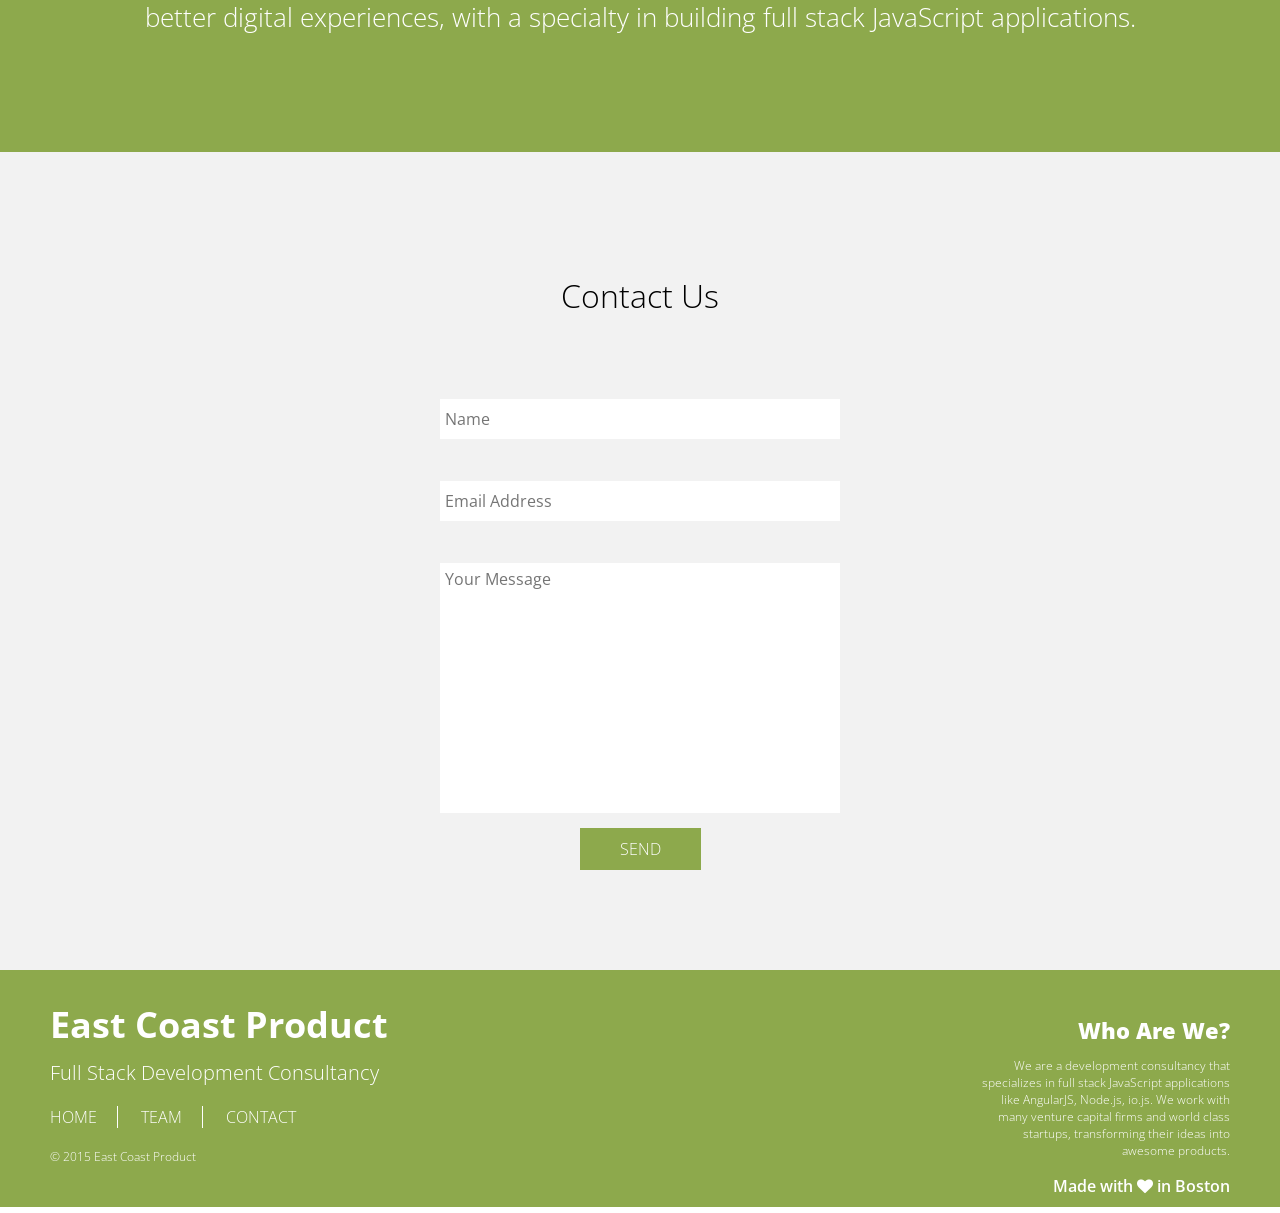
==== commit 314676b6: "w1" ====
--- a/index.html
+++ b/index.html
@@ -22,8 +22,8 @@
 </head>
 
 <body id="home">
-<div class="cinemagraph"></div>
-<div id="container">
+  <div class="cinemagraph"></div>
+  <div id="container">
   <div id="preload-wrapper">
     <i class="fa fa-spin fa-spinner"></i>
   </div>
@@ -34,7 +34,7 @@
       <li><a href="#contact">contact</a></li>
     </ul>
   </nav>
-  <!-- <div class="cinemagraph"></div> -->
+  <div class="cinemagraph"></div>
   <header class="parallax">
     <div class="gradient-overlay"></div>
     <div class="header-content">
@@ -183,15 +183,6 @@
   </footer>
 </div>
 
-<style>
-  #container {
-    width: 100%;
-    position: absolute;
-    /*top: 0;*/
-    /*z-index: 1;*/
-  }
-</style>
-
 <!-- build:js -->
 <script src="js/jquery.min.js"></script>
 <script src="js/wow.min.js"></script>
--- a/styles/main.css
+++ b/styles/main.css
@@ -27,8 +27,12 @@
     margin-left: -20px;
     margin-top: -20px; }
 
-/*section {
-  z-index: 1; }*/
+#container {
+  width: 100%;
+  position: absolute; }
+
+section {
+  z-index: 1; }
 
 nav {
   transition: background-color .4s ease;
@@ -108,12 +112,12 @@
   background-color: transparent; }
 
 .cinemagraph {
-  /*background-attachment: fixed;*/
   background-image: url('../assets/header2.jpg');
   background-size: cover;
   background-repeat: no-repeat;
   background-position: 50%;
   position: fixed;
+  top: 0;
   width: 100%;
   height: 450px;
   z-index: 0; }
@@ -122,7 +126,8 @@
   padding: 50px;
   width: 100%;
   position: relative;
-  height: 450px; }
+  height: 450px;
+  z-index: 1; }
   header h1, header h2 {
     color: #fff;
     padding: 10px; }
@@ -203,7 +208,8 @@
   font-size: 12px;
   padding: 30px 50px;
   font-weight: 200;
-  position: relative; }
+  position: relative;
+  z-index: 1; }
   @media screen and (max-width: 600px) {
     footer {
       text-align: center; } }
